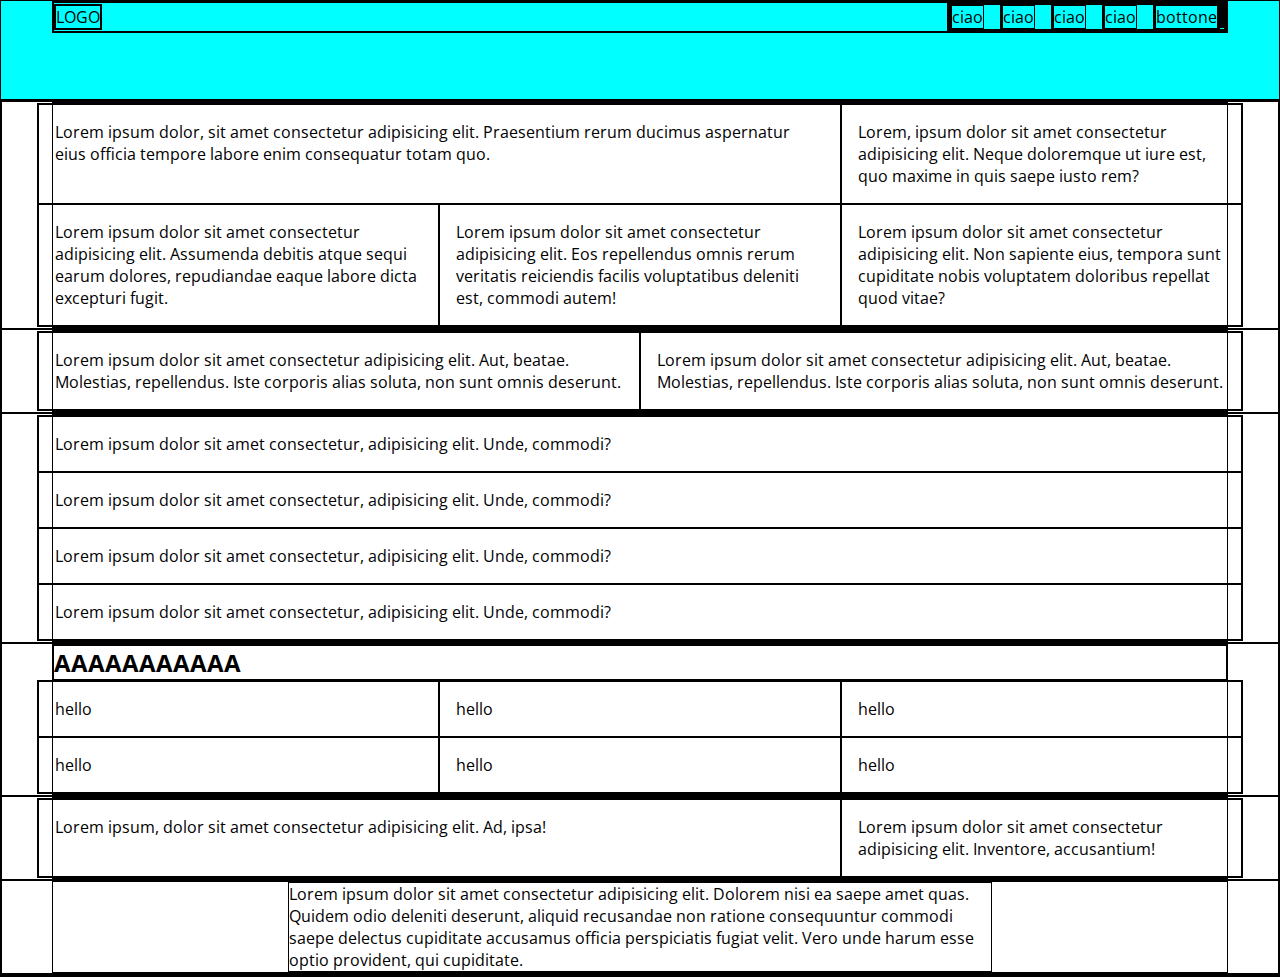
==== index.html @ bd837624 "add main sections structure" ====
<!DOCTYPE html>
<html lang="en">

<head>
    <meta charset="UTF-8">
    <meta name="viewport" content="width=device-width, initial-scale=1.0">
    <title>Responsive Layout</title>

    <link rel="stylesheet" href="./assets/css/style.css">

    <link rel="preconnect" href="https://fonts.googleapis.com">
    <link rel="preconnect" href="https://fonts.gstatic.com" crossorigin>
    <link href="https://fonts.googleapis.com/css2?family=Open+Sans:wght@400;500;600;700;800&display=swap"
        rel="stylesheet">

    <link rel="stylesheet" href="https://cdnjs.cloudflare.com/ajax/libs/font-awesome/6.5.1/css/all.min.css"
        integrity="sha512-DTOQO9RWCH3ppGqcWaEA1BIZOC6xxalwEsw9c2QQeAIftl+Vegovlnee1c9QX4TctnWMn13TZye+giMm8e2LwA=="
        crossorigin="anonymous" referrerpolicy="no-referrer" />

</head>

<body class="debug">


    <!-- /#site_header -->
    <header id="site_header">

        <div class="container">
            <nav class="d-flex">
                <!-- left -->
                <div class="nav-left">
                    <div class="logo">LOGO</div>
                </div>

                <!-- right -->
                <div class="nav-right d-flex">
                    <!-- ul default:hidden -->
                    <ul class="list-inline">
                        <li><a href="#" class="link"></a>ciao</li>
                        <li><a href="#" class="link"></a>ciao</li>
                        <li><a href="#" class="link"></a>ciao</li>
                        <li><a href="#" class="link"></a>ciao</li>
                        <li><a href="#" class="btn"></a>bottone</li>
                    </ul>

                    <!-- menu: hidden in desktop -->
                    <div class="menu">
                        <a href="#">
                            <i class="fa-solid fa-bars"></i>
                        </a>
                    </div>
                </div>
            </nav>
        </div>

    </header>



    <!-- /#site_main -->
    <main id="site_main">

        <!-- /#demo -->
        <section id="demo">
            <div class="container">
                <div class="row">

                    <div class="col-12 col-sm-8">Lorem ipsum dolor, sit amet consectetur adipisicing elit. Praesentium rerum ducimus aspernatur eius officia tempore labore enim consequatur totam quo.</div>

                    <div class="col-12 col-sm-4">Lorem, ipsum dolor sit amet consectetur adipisicing elit. Neque doloremque ut iure est, quo maxime in quis saepe iusto rem?</div>

                    <div class="col-12 col-sm-4">Lorem ipsum dolor sit amet consectetur adipisicing elit. Assumenda debitis atque sequi earum dolores, repudiandae eaque labore dicta excepturi fugit.</div>

                    <div class="col-12 col-sm-4">Lorem ipsum dolor sit amet consectetur adipisicing elit. Eos repellendus omnis rerum veritatis reiciendis facilis voluptatibus deleniti est, commodi autem!</div>

                    <div class="col-12 col-sm-4">Lorem ipsum dolor sit amet consectetur adipisicing elit. Non sapiente eius, tempora sunt cupiditate nobis voluptatem doloribus repellat quod vitae?</div>

                </div>
            </div>
        </section>


        <!-- /#strategy -->
        <section id="strategy">
            <div class="container">
                <div class="row">

                    <div class="col-12 col-lg-6">Lorem ipsum dolor sit amet consectetur adipisicing elit. Aut, beatae. Molestias, repellendus. Iste corporis alias soluta, non sunt omnis deserunt.</div>

                    <div class="col-12 col-lg-6">Lorem ipsum dolor sit amet consectetur adipisicing elit. Aut, beatae. Molestias, repellendus. Iste corporis alias soluta, non sunt omnis deserunt.</div>

                </div>
            </div>
        </section>


        <!-- /#testimonials -->
        <section id="testimonials">
            <div class="container">
                <div class="row">

                    <div class="col-12">Lorem ipsum dolor sit amet consectetur, adipisicing elit. Unde, commodi?</div>

                    <div class="col-12">Lorem ipsum dolor sit amet consectetur, adipisicing elit. Unde, commodi?</div>

                    <div class="col-12">Lorem ipsum dolor sit amet consectetur, adipisicing elit. Unde, commodi?</div>

                    <div class="col-12">Lorem ipsum dolor sit amet consectetur, adipisicing elit. Unde, commodi?</div>
                </div>
            </div>
        </section>


        <!-- /#benefits -->
        <section id="benefits">
            <div class="container">

                <h2>AAAAAAAAAAA</h2>
                
                <div class="row">

                    <div class="col-12 col-sm-6 col-lg-4">hello</div>

                    <div class="col-12 col-sm-6 col-lg-4">hello</div>

                    <div class="col-12 col-sm-6 col-lg-4">hello</div>

                    <div class="col-12 col-sm-6 col-lg-4">hello</div>

                    <div class="col-12 col-sm-6 col-lg-4">hello</div>

                    <div class="col-12 col-sm-6 col-lg-4">hello</div>

                </div>

            </div>
        </section>


        <!-- /#about-us -->
        <section id="about-us">
            <div class="container">
                <div class="row">

                    <div class="col-12 col-sm-8">Lorem ipsum, dolor sit amet consectetur adipisicing elit. Ad, ipsa!</div>

                    <div class="col-12 col-sm-4">Lorem ipsum dolor sit amet consectetur adipisicing elit. Inventore, accusantium!</div>

                </div>
            </div>
        </section>


        <!-- /#free-beta -->
        <section id="free-beta">
            <div class="container">
                <div class="container-small d-flex">
                    Lorem ipsum dolor sit amet consectetur adipisicing elit. Dolorem nisi ea saepe amet quas. Quidem odio deleniti deserunt, aliquid recusandae non ratione consequuntur commodi saepe delectus cupiditate accusamus officia perspiciatis fugiat velit. Vero unde harum esse optio provident, qui cupiditate.
                </div>
            </div>
        </section>


    </main>



    <!-- /#site_footer -->
    <footer id="site_footer"></footer>



</body>

</html>
---- assets/css/style.css ----
/* #region reset */

*{
    box-sizing: border-box;
    padding: 0;
    margin: 0;
}


/* #endregion reset */

/* #region color palette */

:root{
    --bool-primary: rgba(151, 146, 228, 1);
    --bool-secondary: rgba(0, 132, 253, 1);
    --bool-secondary-light: rgba(181, 221, 255, 1);
    --bool-accent: rgba(253, 193, 95, 1);
    --bool-lighter: rgba(255, 255, 255, 1);
    --bool-dark: rgba(51, 51, 51, 1);
}


/* #endregion color palette */


/* #region debug */

.debug #site_header{
    height: 100px;
    background-color: aqua;
}

.debug *{
    border: 1px solid black;
}


/* #region common rules */

body{
    font-family: 'Open Sans', sans-serif;
}

.container{
    width: 95%;
    margin: auto;
    max-width: 744px;
}

.container-small{
    width: 100%;
}

.list-inline{
    list-style: none;
    gap: 1rem;
    display: none;
}

.row{
    display: flex;
    flex-wrap: wrap;
    margin: 0 -1rem;
}

[class^="col-"]{
    padding: 1rem;
}


/* #region utility */

.d-flex{
    display: flex;
}

.col-12{
    width: 100%;
}

.col-8{
    width: calc((100% / 12) * 8);
}

.col-6{
    width: 50%;
}

.col-4{
    width: calc((100% / 12) * 4);
}


/* #region header */

nav{
    justify-content: space-between;
    align-items: center;
}




/* #region media query */

@media screen and (min-width: 768px) {

    .container{
        max-width: 968px;
    }

    .col-sm-8{
        width: calc((100% / 12) * 8);
    }

    .col-sm-6{
        width: 50%;
    }

    .col-sm-4{
        width: calc((100% / 12) * 4);
    }

    .container-small{
        width: 80%;
        margin: auto;
    }
}


@media screen and (min-width: 992px) {
    
    .list-inline{
        display: flex;
    }

    .container{
        max-width: 1176px;
    }

    .col-lg-6{
        width: 50%;
    }

    .col-lg-4{
        width: calc((100% / 12) * 4);
    }

    .container-small{
        width: 60%;
    }

}
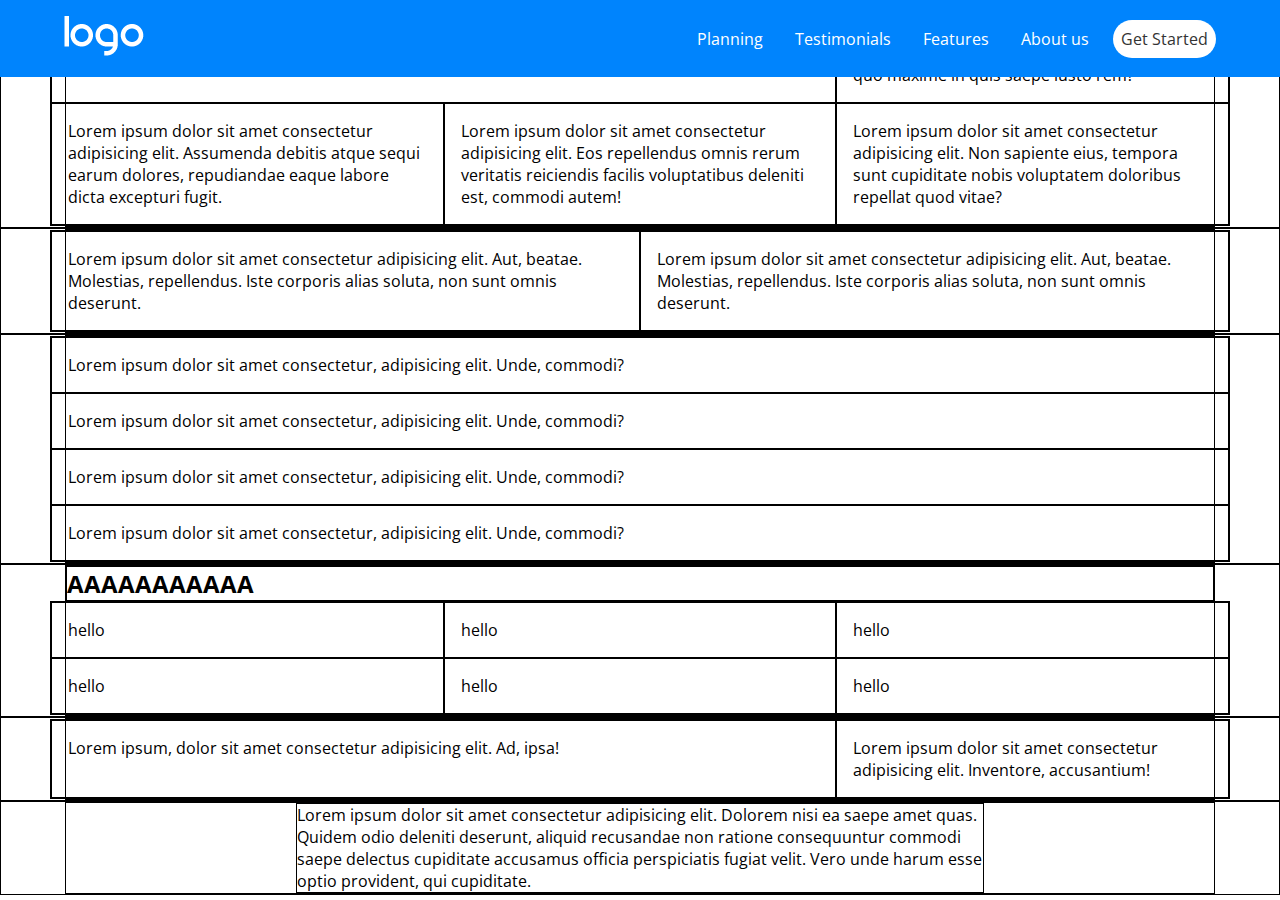
==== commit 2f516546: "edit header" ====
--- a/index.html
+++ b/index.html
@@ -29,18 +29,20 @@
             <nav class="d-flex">
                 <!-- left -->
                 <div class="nav-left">
-                    <div class="logo">LOGO</div>
+                    <div class="logo">
+                        <img src="./assets/img/logo.png" alt="">
+                    </div>
                 </div>
 
                 <!-- right -->
                 <div class="nav-right d-flex">
                     <!-- ul default:hidden -->
                     <ul class="list-inline">
-                        <li><a href="#" class="link"></a>ciao</li>
-                        <li><a href="#" class="link"></a>ciao</li>
-                        <li><a href="#" class="link"></a>ciao</li>
-                        <li><a href="#" class="link"></a>ciao</li>
-                        <li><a href="#" class="btn"></a>bottone</li>
+                        <li><a href="#strategy" class="link">Planning</a></li>
+                        <li><a href="#testimonials" class="link">Testimonials</a></li>
+                        <li><a href="#benefits" class="link">Features</a></li>
+                        <li><a href="#about-us" class="link">About us</a></li>
+                        <li><a href="#" class="btn">Get Started</a></li>
                     </ul>
 
                     <!-- menu: hidden in desktop -->
--- a/assets/css/style.css
+++ b/assets/css/style.css
@@ -26,14 +26,18 @@
 
 /* #region debug */
 
-.debug #site_header{
+/* .debug #site_header{
     height: 100px;
     background-color: aqua;
-}
-
-.debug *{
+} */
+
+.debug #site_main *{
     border: 1px solid black;
 }
+
+
+
+/* #endregion debug */
 
 
 /* #region common rules */
@@ -43,7 +47,7 @@
 }
 
 .container{
-    width: 95%;
+    width: 90%;
     margin: auto;
     max-width: 744px;
 }
@@ -56,6 +60,22 @@
     list-style: none;
     gap: 1rem;
     display: none;
+    align-items: center;
+
+    & .link{
+        color: var(--bool-lighter);
+        text-decoration: none;
+    }
+
+    & a{
+        padding: 0.5rem;
+    }
+}
+
+.btn{
+    display: inline-block;    
+    text-decoration: none;
+    border-radius: 2.5rem;
 }
 
 .row{
@@ -69,6 +89,10 @@
 }
 
 
+
+/* #endregion common rules */
+
+
 /* #region utility */
 
 .d-flex{
@@ -92,14 +116,37 @@
 }
 
 
+
+
+/* #endregion utility */
+
 /* #region header */
+
+#site_header{
+    background-color: var(--bool-secondary);
+    position: fixed;
+    top: 0;
+    width: 100%;
+    z-index: 10;
+}
 
 nav{
     justify-content: space-between;
     align-items: center;
-}
-
-
+    padding: 1rem 0;
+}
+
+.nav-right i{
+    color: var(--bool-lighter);
+    font-size: 1.3rem;
+}
+
+.btn{
+    background-color: var(--bool-lighter);
+    color: var(--bool-dark);
+}
+
+/* #endregion header */
 
 
 /* #region media query */
@@ -135,6 +182,10 @@
         display: flex;
     }
 
+    .menu{
+        display: none;
+    }
+
     .container{
         max-width: 1176px;
     }
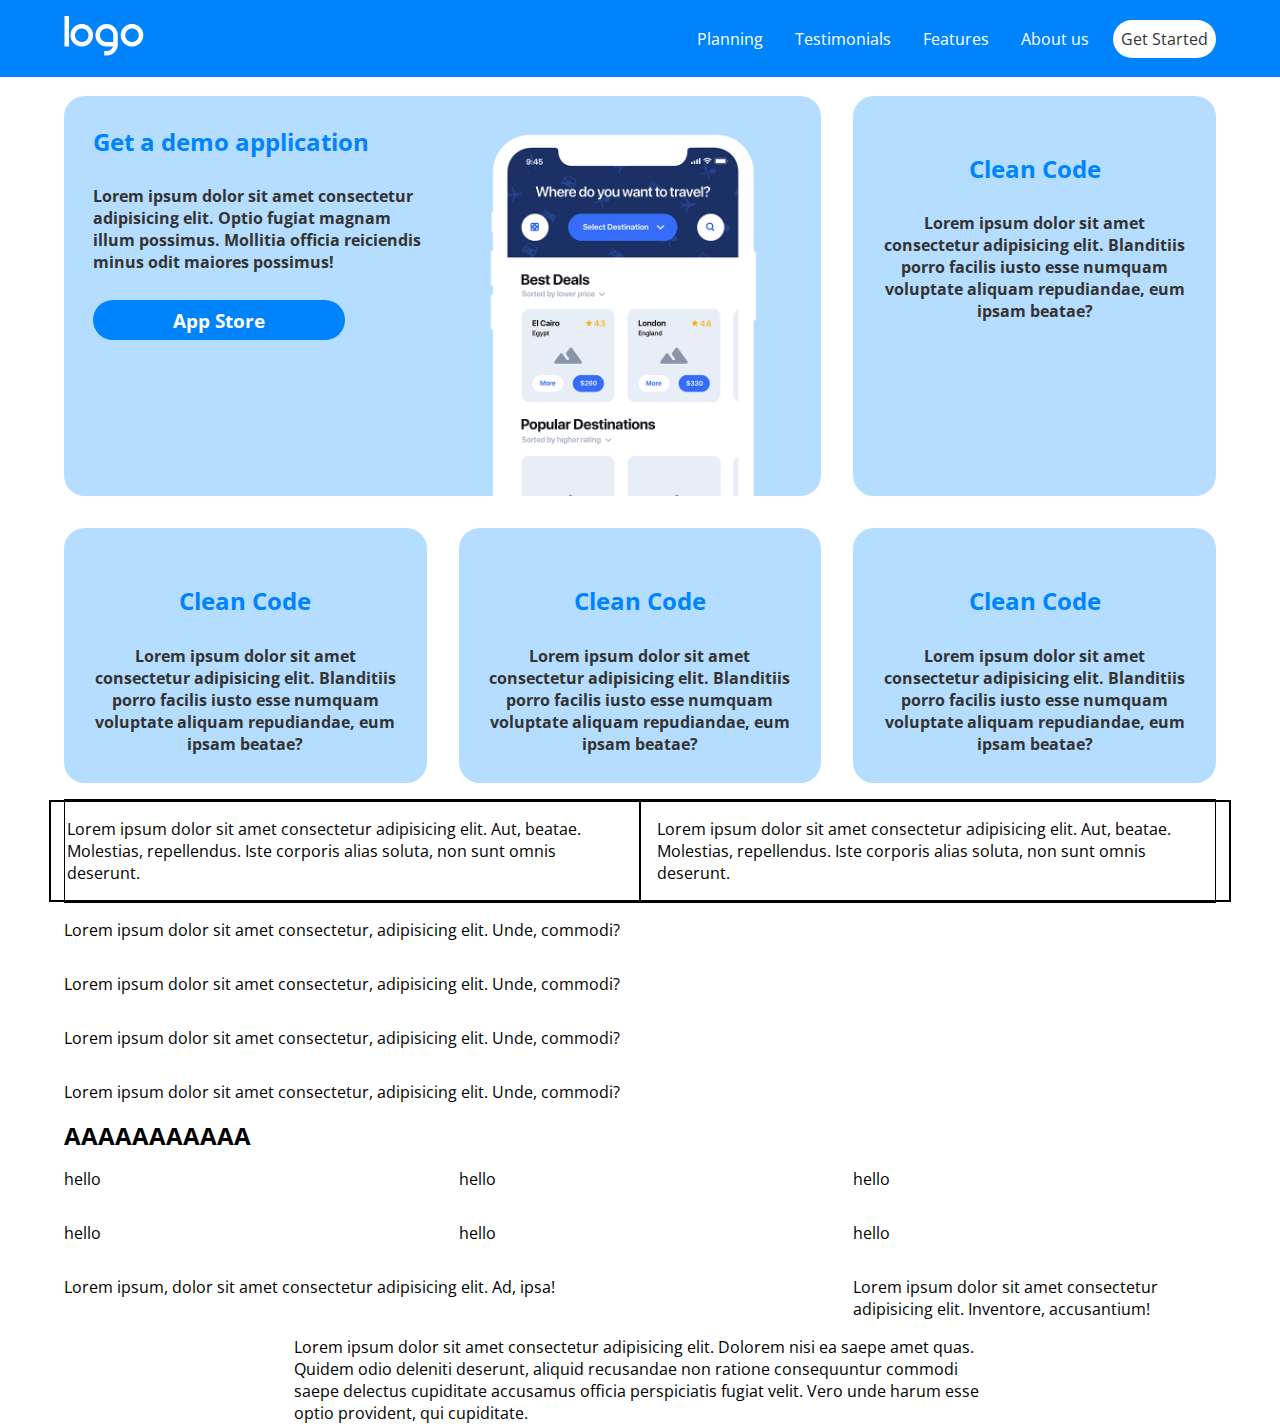
==== commit 4bff7198: "edit demo section" ====
--- a/index.html
+++ b/index.html
@@ -67,15 +67,103 @@
             <div class="container">
                 <div class="row">
 
-                    <div class="col-12 col-sm-8">Lorem ipsum dolor, sit amet consectetur adipisicing elit. Praesentium rerum ducimus aspernatur eius officia tempore labore enim consequatur totam quo.</div>
-
-                    <div class="col-12 col-sm-4">Lorem, ipsum dolor sit amet consectetur adipisicing elit. Neque doloremque ut iure est, quo maxime in quis saepe iusto rem?</div>
-
-                    <div class="col-12 col-sm-4">Lorem ipsum dolor sit amet consectetur adipisicing elit. Assumenda debitis atque sequi earum dolores, repudiandae eaque labore dicta excepturi fugit.</div>
-
-                    <div class="col-12 col-sm-4">Lorem ipsum dolor sit amet consectetur adipisicing elit. Eos repellendus omnis rerum veritatis reiciendis facilis voluptatibus deleniti est, commodi autem!</div>
-
-                    <div class="col-12 col-sm-4">Lorem ipsum dolor sit amet consectetur adipisicing elit. Non sapiente eius, tempora sunt cupiditate nobis voluptatem doloribus repellat quod vitae?</div>
+                    <div class="col-12 col-sm-8">
+
+                        <!-- card 1 -->
+                        <div class="card d-flex">
+                            <div class="top-card d-flex col-12 col-lg-6">
+                                <h2>Get a demo application</h2>
+
+                                <div class="text">
+                                    Lorem ipsum dolor sit amet consectetur adipisicing elit. Optio fugiat magnam illum
+                                    possimus. Mollitia officia reiciendis minus odit maiores possimus!
+                                </div>
+
+                                <a href="#" class="btn">
+                                    <i class="fa-brands fa-apple"></i>
+                                    <span>App Store</span>
+                                </a>
+                            </div>
+
+                            <div class="bottom-card image col-12 col-lg-6">
+                                <img src="./assets/img/phone.png" alt="">
+                            </div>
+
+                        </div>
+                    </div>
+
+                    <div class="col-12 col-sm-4">
+
+                        <!-- card 2 -->
+                        <div class="card d-flex little">
+
+                            <div class="top-card d-flex">
+                                <i class="fa-solid fa-file-code"></i>
+                                <h2>Clean Code</h2>
+                            </div>
+
+                            <div class="bottom-card">
+                                <div class="text">
+                                    Lorem ipsum dolor sit amet consectetur adipisicing elit. Blanditiis porro facilis iusto esse numquam voluptate aliquam repudiandae, eum ipsam beatae?
+                                </div>
+                            </div>
+
+                        </div>
+                    </div>
+
+                    <div class="col-12 col-sm-4">
+                        <!-- card 3 -->
+                        <div class="card d-flex little">
+
+                            <div class="top-card d-flex">
+                                <i class="fa-solid fa-compass-drafting"></i>
+                                <h2>Clean Code</h2>
+                            </div>
+
+                            <div class="bottom-card">
+                                <div class="text">
+                                    Lorem ipsum dolor sit amet consectetur adipisicing elit. Blanditiis porro facilis iusto esse numquam voluptate aliquam repudiandae, eum ipsam beatae?
+                                </div>
+                            </div>
+
+                        </div>
+                    </div>
+
+                    <div class="col-12 col-sm-4">
+                        <!-- card 4 -->
+                        <div class="card d-flex little">
+
+                            <div class="top-card d-flex">
+                                <i class="fa-solid fa-laptop-code"></i>
+                                <h2>Clean Code</h2>
+                            </div>
+
+                            <div class="bottom-card">
+                                <div class="text">
+                                    Lorem ipsum dolor sit amet consectetur adipisicing elit. Blanditiis porro facilis iusto esse numquam voluptate aliquam repudiandae, eum ipsam beatae?
+                                </div>
+                            </div>
+
+                        </div>
+                    </div>
+
+                    <div class="col-12 col-sm-4">
+                        <!-- card 5 -->
+                        <div class="card d-flex little">
+
+                            <div class="top-card d-flex">
+                                <i class="fa-solid fa-bullhorn"></i>
+                                <h2>Clean Code</h2>
+                            </div>
+
+                            <div class="bottom-card">
+                                <div class="text">
+                                    Lorem ipsum dolor sit amet consectetur adipisicing elit. Blanditiis porro facilis iusto esse numquam voluptate aliquam repudiandae, eum ipsam beatae?
+                                </div>
+                            </div>
+
+                        </div>
+                    </div>
 
                 </div>
             </div>
@@ -87,9 +175,11 @@
             <div class="container">
                 <div class="row">
 
-                    <div class="col-12 col-lg-6">Lorem ipsum dolor sit amet consectetur adipisicing elit. Aut, beatae. Molestias, repellendus. Iste corporis alias soluta, non sunt omnis deserunt.</div>
-
-                    <div class="col-12 col-lg-6">Lorem ipsum dolor sit amet consectetur adipisicing elit. Aut, beatae. Molestias, repellendus. Iste corporis alias soluta, non sunt omnis deserunt.</div>
+                    <div class="col-12 col-lg-6">Lorem ipsum dolor sit amet consectetur adipisicing elit. Aut, beatae.
+                        Molestias, repellendus. Iste corporis alias soluta, non sunt omnis deserunt.</div>
+
+                    <div class="col-12 col-lg-6">Lorem ipsum dolor sit amet consectetur adipisicing elit. Aut, beatae.
+                        Molestias, repellendus. Iste corporis alias soluta, non sunt omnis deserunt.</div>
 
                 </div>
             </div>
@@ -118,7 +208,7 @@
             <div class="container">
 
                 <h2>AAAAAAAAAAA</h2>
-                
+
                 <div class="row">
 
                     <div class="col-12 col-sm-6 col-lg-4">hello</div>
@@ -144,9 +234,11 @@
             <div class="container">
                 <div class="row">
 
-                    <div class="col-12 col-sm-8">Lorem ipsum, dolor sit amet consectetur adipisicing elit. Ad, ipsa!</div>
-
-                    <div class="col-12 col-sm-4">Lorem ipsum dolor sit amet consectetur adipisicing elit. Inventore, accusantium!</div>
+                    <div class="col-12 col-sm-8">Lorem ipsum, dolor sit amet consectetur adipisicing elit. Ad, ipsa!
+                    </div>
+
+                    <div class="col-12 col-sm-4">Lorem ipsum dolor sit amet consectetur adipisicing elit. Inventore,
+                        accusantium!</div>
 
                 </div>
             </div>
@@ -157,7 +249,10 @@
         <section id="free-beta">
             <div class="container">
                 <div class="container-small d-flex">
-                    Lorem ipsum dolor sit amet consectetur adipisicing elit. Dolorem nisi ea saepe amet quas. Quidem odio deleniti deserunt, aliquid recusandae non ratione consequuntur commodi saepe delectus cupiditate accusamus officia perspiciatis fugiat velit. Vero unde harum esse optio provident, qui cupiditate.
+                    Lorem ipsum dolor sit amet consectetur adipisicing elit. Dolorem nisi ea saepe amet quas. Quidem
+                    odio deleniti deserunt, aliquid recusandae non ratione consequuntur commodi saepe delectus
+                    cupiditate accusamus officia perspiciatis fugiat velit. Vero unde harum esse optio provident, qui
+                    cupiditate.
                 </div>
             </div>
         </section>
--- a/assets/css/style.css
+++ b/assets/css/style.css
@@ -31,7 +31,11 @@
     background-color: aqua;
 } */
 
-.debug #site_main *{
+/* .debug #demo *{
+    border: 1px solid black;
+} */
+
+.debug #strategy *{
     border: 1px solid black;
 }
 
@@ -149,6 +153,76 @@
 /* #endregion header */
 
 
+/* #region demo */
+
+#demo{
+    background-color: var(--bool-lighter);
+    margin-top: 5rem;
+}
+
+.card{
+    background-color: var(--bool-secondary-light);
+    flex-wrap: wrap;
+    border-radius: 1.3rem;
+    padding: 1.8rem 1.8rem 0 1.8rem;
+    gap: 1.7rem;
+}
+
+.top-card{
+    flex-direction: column;
+    gap: 1.7rem;
+
+    & h2{
+        color: var(--bool-secondary);
+    }
+
+    .text{
+        font-weight: 700;
+        color: var(--bool-dark);
+    }
+
+    .btn{
+        width: 75%;
+        background-color: var(--bool-secondary);
+        color: var(--bool-lighter);
+        font-weight: 700;
+        font-size: 1.2rem;
+        padding: 0.4rem;
+        margin-bottom: 1rem;
+        text-align: center;
+    }
+
+}
+
+.little {
+    text-align: center;
+    flex-direction: column;
+    height: 100%;
+    padding-bottom: 1.8rem;
+
+    & i{
+    color: var(--bool-secondary);
+    font-size: 4.2rem;
+    }
+
+    .text{
+        font-weight: 700;
+        color: var(--bool-dark);
+    }
+}
+
+.bottom-card{
+
+    & img{
+        object-fit: contain;
+        height: 100%;
+        width: 100%;
+        margin-bottom: -0.5rem;;
+    }
+}
+
+/* #endregion demo */
+
 /* #region media query */
 
 @media screen and (min-width: 768px) {
@@ -202,4 +276,8 @@
         width: 60%;
     }
 
+    #demo .card{
+        flex-wrap: nowrap;
+    }
+
 }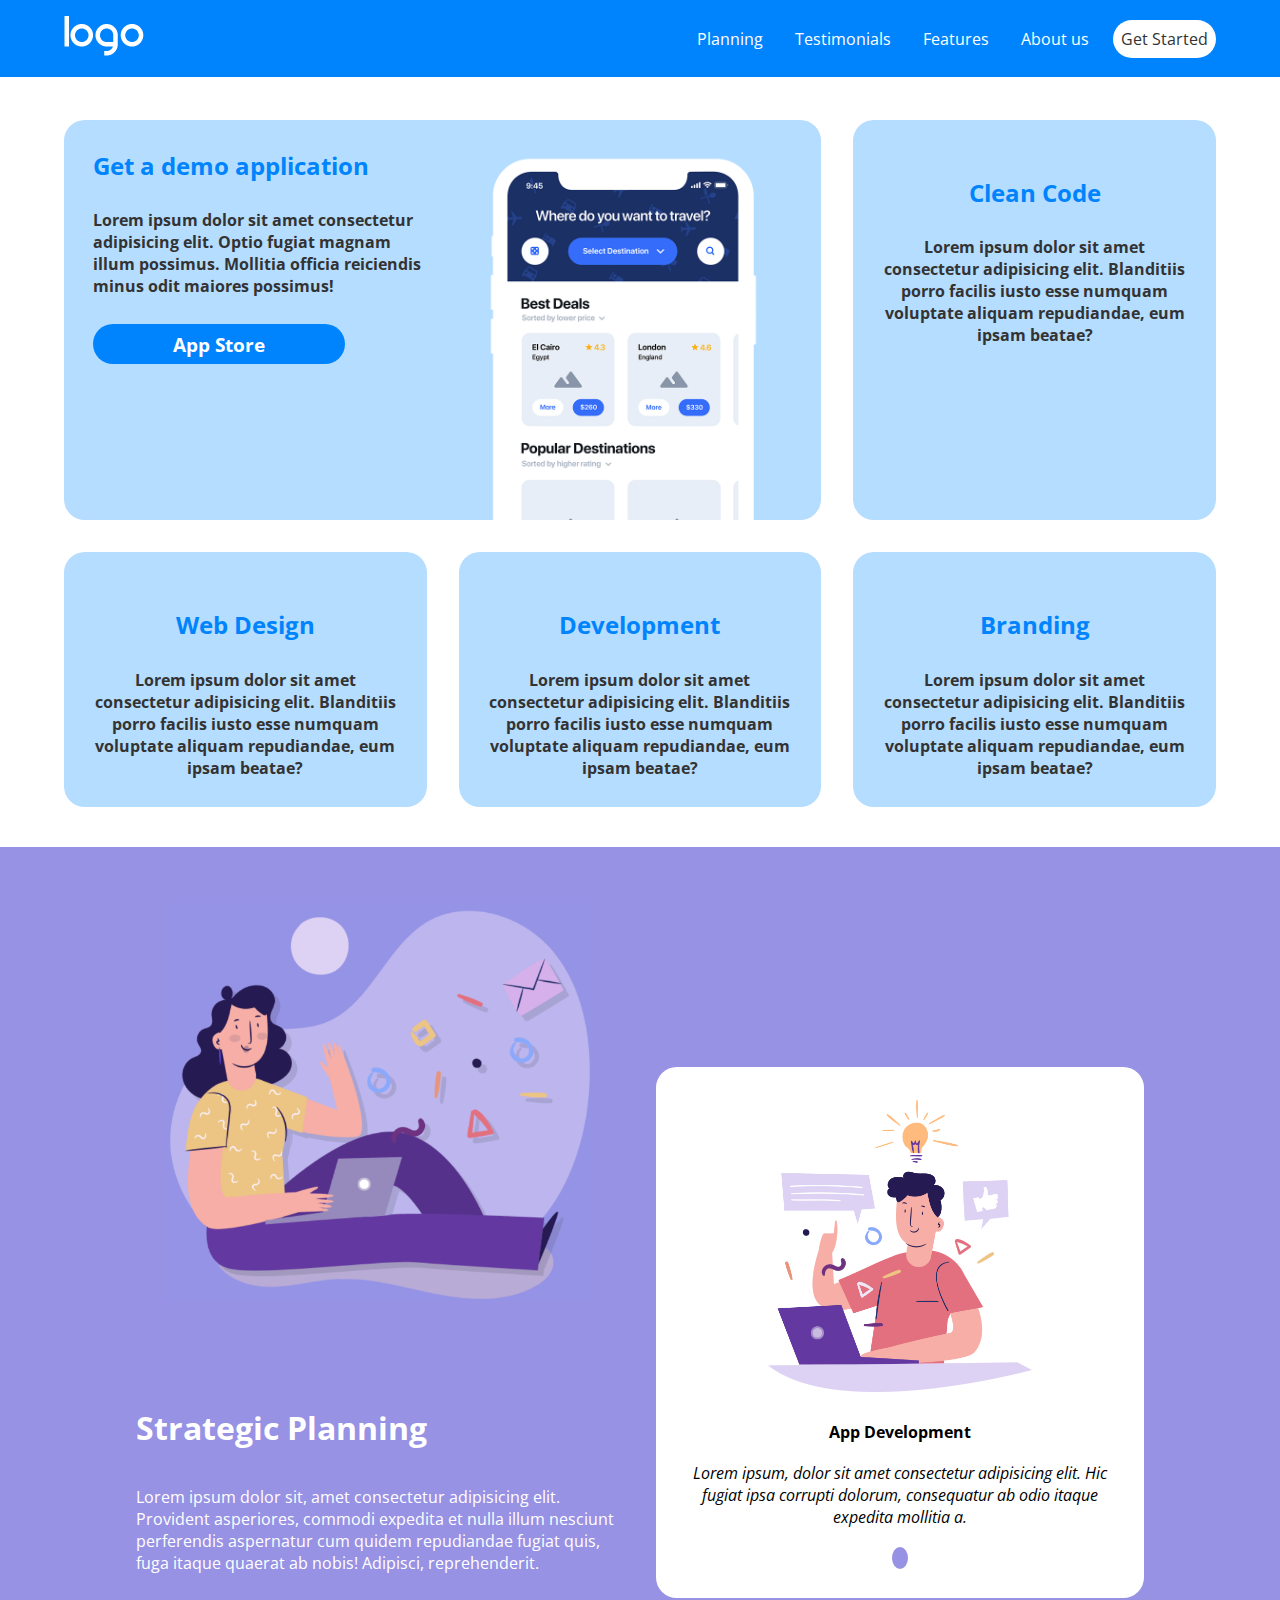
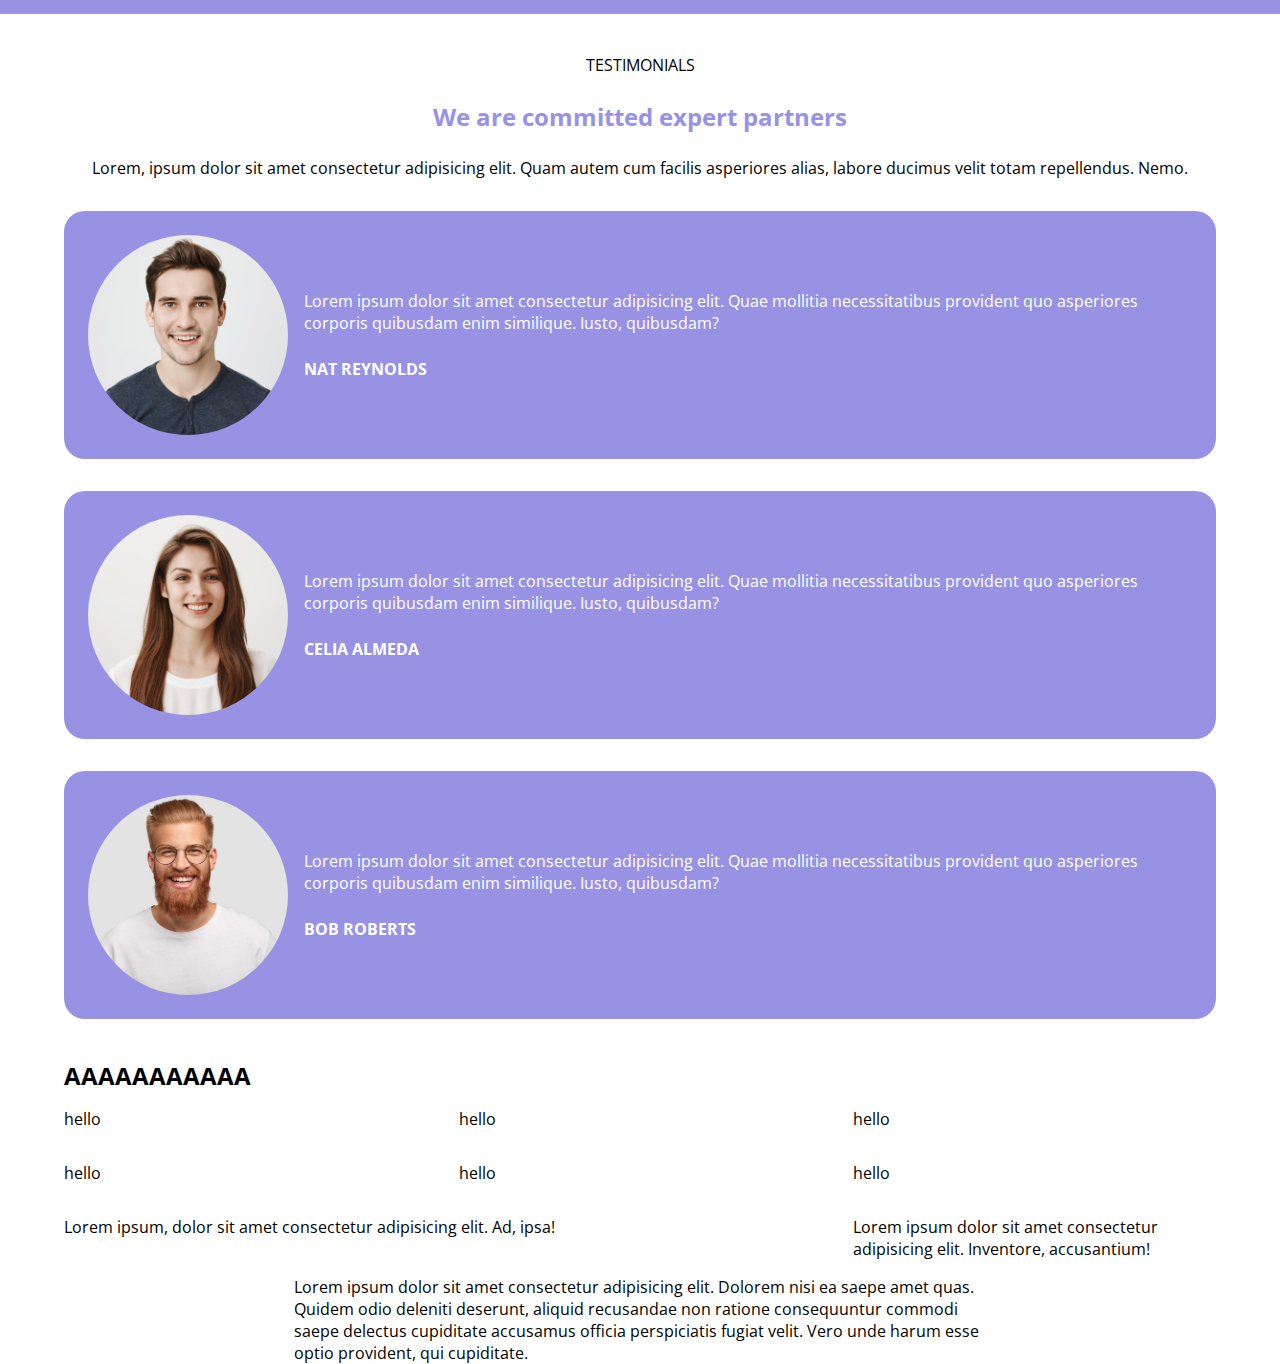
==== commit fe4032f0: "edit strategy+testimonials sections" ====
--- a/index.html
+++ b/index.html
@@ -92,7 +92,7 @@
                         </div>
                     </div>
 
-                    <div class="col-12 col-sm-4">
+                    <div class="col-12 col-sm-4 d-flex">
 
                         <!-- card 2 -->
                         <div class="card d-flex little">
@@ -104,7 +104,8 @@
 
                             <div class="bottom-card">
                                 <div class="text">
-                                    Lorem ipsum dolor sit amet consectetur adipisicing elit. Blanditiis porro facilis iusto esse numquam voluptate aliquam repudiandae, eum ipsam beatae?
+                                    Lorem ipsum dolor sit amet consectetur adipisicing elit. Blanditiis porro facilis
+                                    iusto esse numquam voluptate aliquam repudiandae, eum ipsam beatae?
                                 </div>
                             </div>
 
@@ -117,12 +118,13 @@
 
                             <div class="top-card d-flex">
                                 <i class="fa-solid fa-compass-drafting"></i>
-                                <h2>Clean Code</h2>
+                                <h2>Web Design</h2>
                             </div>
 
                             <div class="bottom-card">
                                 <div class="text">
-                                    Lorem ipsum dolor sit amet consectetur adipisicing elit. Blanditiis porro facilis iusto esse numquam voluptate aliquam repudiandae, eum ipsam beatae?
+                                    Lorem ipsum dolor sit amet consectetur adipisicing elit. Blanditiis porro facilis
+                                    iusto esse numquam voluptate aliquam repudiandae, eum ipsam beatae?
                                 </div>
                             </div>
 
@@ -135,12 +137,13 @@
 
                             <div class="top-card d-flex">
                                 <i class="fa-solid fa-laptop-code"></i>
-                                <h2>Clean Code</h2>
+                                <h2>Development</h2>
                             </div>
 
                             <div class="bottom-card">
                                 <div class="text">
-                                    Lorem ipsum dolor sit amet consectetur adipisicing elit. Blanditiis porro facilis iusto esse numquam voluptate aliquam repudiandae, eum ipsam beatae?
+                                    Lorem ipsum dolor sit amet consectetur adipisicing elit. Blanditiis porro facilis
+                                    iusto esse numquam voluptate aliquam repudiandae, eum ipsam beatae?
                                 </div>
                             </div>
 
@@ -153,12 +156,13 @@
 
                             <div class="top-card d-flex">
                                 <i class="fa-solid fa-bullhorn"></i>
-                                <h2>Clean Code</h2>
+                                <h2>Branding</h2>
                             </div>
 
                             <div class="bottom-card">
                                 <div class="text">
-                                    Lorem ipsum dolor sit amet consectetur adipisicing elit. Blanditiis porro facilis iusto esse numquam voluptate aliquam repudiandae, eum ipsam beatae?
+                                    Lorem ipsum dolor sit amet consectetur adipisicing elit. Blanditiis porro facilis
+                                    iusto esse numquam voluptate aliquam repudiandae, eum ipsam beatae?
                                 </div>
                             </div>
 
@@ -175,11 +179,49 @@
             <div class="container">
                 <div class="row">
 
-                    <div class="col-12 col-lg-6">Lorem ipsum dolor sit amet consectetur adipisicing elit. Aut, beatae.
-                        Molestias, repellendus. Iste corporis alias soluta, non sunt omnis deserunt.</div>
-
-                    <div class="col-12 col-lg-6">Lorem ipsum dolor sit amet consectetur adipisicing elit. Aut, beatae.
-                        Molestias, repellendus. Iste corporis alias soluta, non sunt omnis deserunt.</div>
+                    <div class="col-12 col-lg-6">
+
+                        <!-- planning -->
+                        <div class="planning d-flex">
+
+                            <div class="image">
+                                <img src="./assets/img/planning1.png" alt="">
+                            </div>
+
+                            <h2>Strategic Planning</h2>
+
+                            <div class="text">
+                                Lorem ipsum dolor sit, amet consectetur adipisicing elit. Provident asperiores, commodi
+                                expedita et nulla illum nesciunt perferendis aspernatur cum quidem repudiandae fugiat
+                                quis, fuga itaque quaerat ab nobis! Adipisci, reprehenderit.
+                            </div>
+
+                        </div>
+
+
+                    </div>
+
+                    <div class="col-12 col-lg-6">
+
+                        <!-- development -->
+                        <div class="development d-flex">
+
+                            <div class="image">
+                                <img src="./assets/img/planning2.png" alt="">
+                            </div>
+
+                            <h4>App Development</h4>
+
+                            <p><em>Lorem ipsum, dolor sit amet consectetur adipisicing elit. Hic fugiat ipsa corrupti
+                                    dolorum, consequatur ab odio itaque expedita mollitia a.</em></p>
+
+                            <a href="#" class="btn">
+                                <i class="fa-solid fa-arrow-down-long"></i>
+                            </a>
+
+
+                        </div>
+                    </div>
 
                 </div>
             </div>
@@ -191,13 +233,97 @@
             <div class="container">
                 <div class="row">
 
-                    <div class="col-12">Lorem ipsum dolor sit amet consectetur, adipisicing elit. Unde, commodi?</div>
-
-                    <div class="col-12">Lorem ipsum dolor sit amet consectetur, adipisicing elit. Unde, commodi?</div>
-
-                    <div class="col-12">Lorem ipsum dolor sit amet consectetur, adipisicing elit. Unde, commodi?</div>
-
-                    <div class="col-12">Lorem ipsum dolor sit amet consectetur, adipisicing elit. Unde, commodi?</div>
+                    <div class="col-12">
+
+                        <!-- title+text -->
+                        <div class="title d-flex">
+                            <span>TESTIMONIALS</span>
+                            <h2>We are committed expert partners</h2>
+                            <p>Lorem, ipsum dolor sit amet consectetur adipisicing elit. Quam autem cum facilis
+                                asperiores alias, labore ducimus velit totam repellendus. Nemo.</p>
+                        </div>
+
+                    </div>
+
+                    <div class="col-12">
+
+                        <!-- testimonial card1 -->
+                        <div class="testimonial-card d-flex">
+
+                            <div class="image">
+                                <img src="./assets/img/testimonial1.jpg" alt="">
+                            </div>
+
+                            <div class="text d-flex">
+
+                                <blockquote>
+                                    <i class="fa-solid fa-quote-left"></i>
+                                    Lorem ipsum dolor sit amet consectetur adipisicing elit. Quae mollitia
+                                    necessitatibus
+                                    provident quo asperiores corporis quibusdam enim similique. Iusto, quibusdam?
+                                    <i class="fa-solid fa-quote-right"></i>
+                                </blockquote>
+
+                                <span><strong>NAT REYNOLDS</strong></span>
+                            </div>
+
+
+                        </div>
+
+                    </div>
+
+                    <div class="col-12">
+
+                        <!-- testimonial card2 -->
+                        <div class="testimonial-card d-flex">
+
+                            <div class="image">
+                                <img src="./assets/img/testimonial2.jpg" alt="">
+                            </div>
+
+                            <div class="text d-flex">
+
+                                <blockquote>
+                                    <i class="fa-solid fa-quote-left"></i>
+                                    Lorem ipsum dolor sit amet consectetur adipisicing elit. Quae mollitia
+                                    necessitatibus
+                                    provident quo asperiores corporis quibusdam enim similique. Iusto, quibusdam?
+                                    <i class="fa-solid fa-quote-right"></i>
+                                </blockquote>
+
+                                <span><strong>CELIA ALMEDA</strong></span>
+                            </div>
+
+
+                        </div>
+
+                    </div>
+
+                    <div class="col-12">
+
+                        <!-- testimonial card3 -->
+                        <div class="testimonial-card d-flex">
+
+                            <div class="image">
+                                <img src="./assets/img/testimonial3.jpg" alt="">
+                            </div>
+
+                            <div class="text d-flex">
+                                <blockquote>
+                                    <i class="fa-solid fa-quote-left"></i>
+                                    Lorem ipsum dolor sit amet consectetur adipisicing elit. Quae mollitia
+                                    necessitatibus provident quo asperiores corporis quibusdam enim similique. Iusto,
+                                    quibusdam?
+                                    <i class="fa-solid fa-quote-right"></i>
+                                </blockquote>
+
+                                <span><strong>BOB ROBERTS</strong></span>
+                            </div>
+
+
+                        </div>
+
+                    </div>
                 </div>
             </div>
         </section>
--- a/assets/css/style.css
+++ b/assets/css/style.css
@@ -35,9 +35,9 @@
     border: 1px solid black;
 } */
 
-.debug #strategy *{
+/* .debug #strategy *{
     border: 1px solid black;
-}
+} */
 
 
 
@@ -158,9 +158,10 @@
 #demo{
     background-color: var(--bool-lighter);
     margin-top: 5rem;
-}
-
-.card{
+    padding: 1.5rem 0;
+}
+
+#demo .card{
     background-color: var(--bool-secondary-light);
     flex-wrap: wrap;
     border-radius: 1.3rem;
@@ -168,7 +169,7 @@
     gap: 1.7rem;
 }
 
-.top-card{
+#demo .top-card{
     flex-direction: column;
     gap: 1.7rem;
 
@@ -194,10 +195,9 @@
 
 }
 
-.little {
+#demo .little {
     text-align: center;
     flex-direction: column;
-    height: 100%;
     padding-bottom: 1.8rem;
 
     & i{
@@ -211,7 +211,7 @@
     }
 }
 
-.bottom-card{
+#demo .bottom-card{
 
     & img{
         object-fit: contain;
@@ -223,6 +223,104 @@
 
 /* #endregion demo */
 
+
+/* #region strategy */
+
+#strategy{
+    background-color: var(--bool-primary);
+    padding: 1.5rem 0;
+}
+
+#strategy img{
+    width: 100%;
+    height: 100%;
+    object-fit: contain;
+}
+
+.planning, .development{
+    flex-direction: column;
+}
+
+.planning{
+    color: var(--bool-lighter);
+    gap: 2.3rem;
+    padding: 1.5rem 0;
+
+    & h2{
+        font-size: 2rem;
+    }
+}
+
+.development{
+    background-color: var(--bool-lighter);
+    border-radius: 1.3rem;
+    padding: 1.8rem;
+    text-align: center;
+    gap: 1.2rem;
+
+    & .btn{
+        border-radius: 50%;
+        background-color: var(--bool-primary);
+        margin: auto;
+
+        & i{
+            padding: 0.5rem;
+        }        
+    }
+}
+
+/* #endregion strategy */
+
+
+/* #region testimonials */
+
+#testimonials{
+    background-color: var(--bool-lighter);
+    padding: 1.5rem 0;
+}
+
+.title{
+    flex-direction: column;
+    gap: 1.5rem;
+    text-align: center;
+
+    & h2{
+        color: var(--bool-primary);
+    }
+}
+
+.testimonial-card{
+    flex-direction: column;
+    gap: 1rem;
+    background-color: var(--bool-primary);
+    padding: 1.5rem;
+    border-radius: 1.3rem;
+    text-align: center;
+    color: var(--bool-lighter);
+
+    .image{
+        width: 200px;
+        height: 200px;
+        margin: auto;
+    }
+
+    & img{
+        height: 100%;
+        object-fit: cover;
+        aspect-ratio: 1/1;
+        border-radius: 50%;
+    }
+
+    .text{
+        flex-direction: column;
+        gap: 1.5rem;
+    }
+}
+
+/* #endregion testimonials */
+
+
+
 /* #region media query */
 
 @media screen and (min-width: 768px) {
@@ -247,6 +345,13 @@
         width: 80%;
         margin: auto;
     }
+
+    .testimonial-card{
+        flex-direction: row;
+        align-items: center;
+        text-align: left;
+    }
+
 }
 
 
@@ -280,4 +385,25 @@
         flex-wrap: nowrap;
     }
 
+    #strategy{
+        padding: 0 5rem;
+    }
+
+    .development{
+        align-self: ;        
+    
+        & .image{
+            width: 70%;
+            margin: auto;
+        }
+    }
+
+    .planning img{
+            padding: 1rem 2rem 4rem 2rem;
+        }
+    
+    .col-lg-6:has(.development){
+        align-self: end;
+    }
+
 }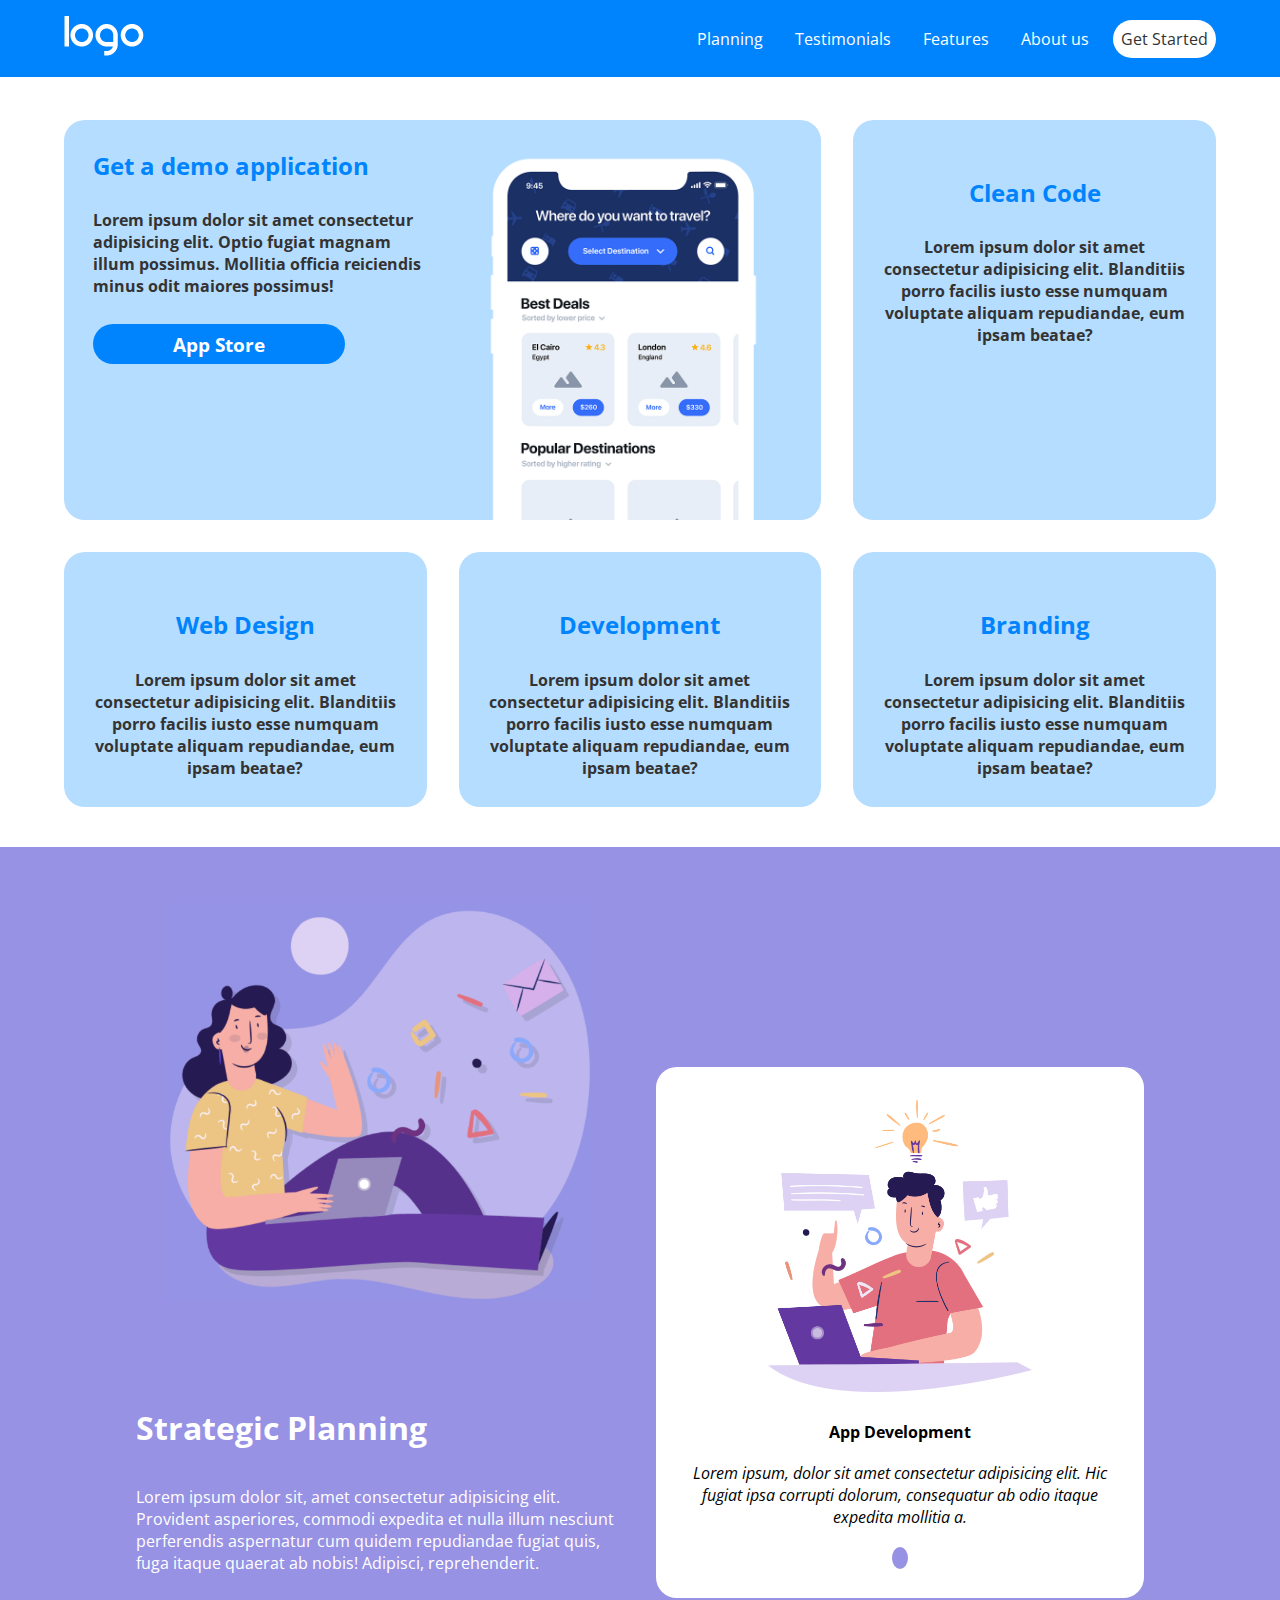
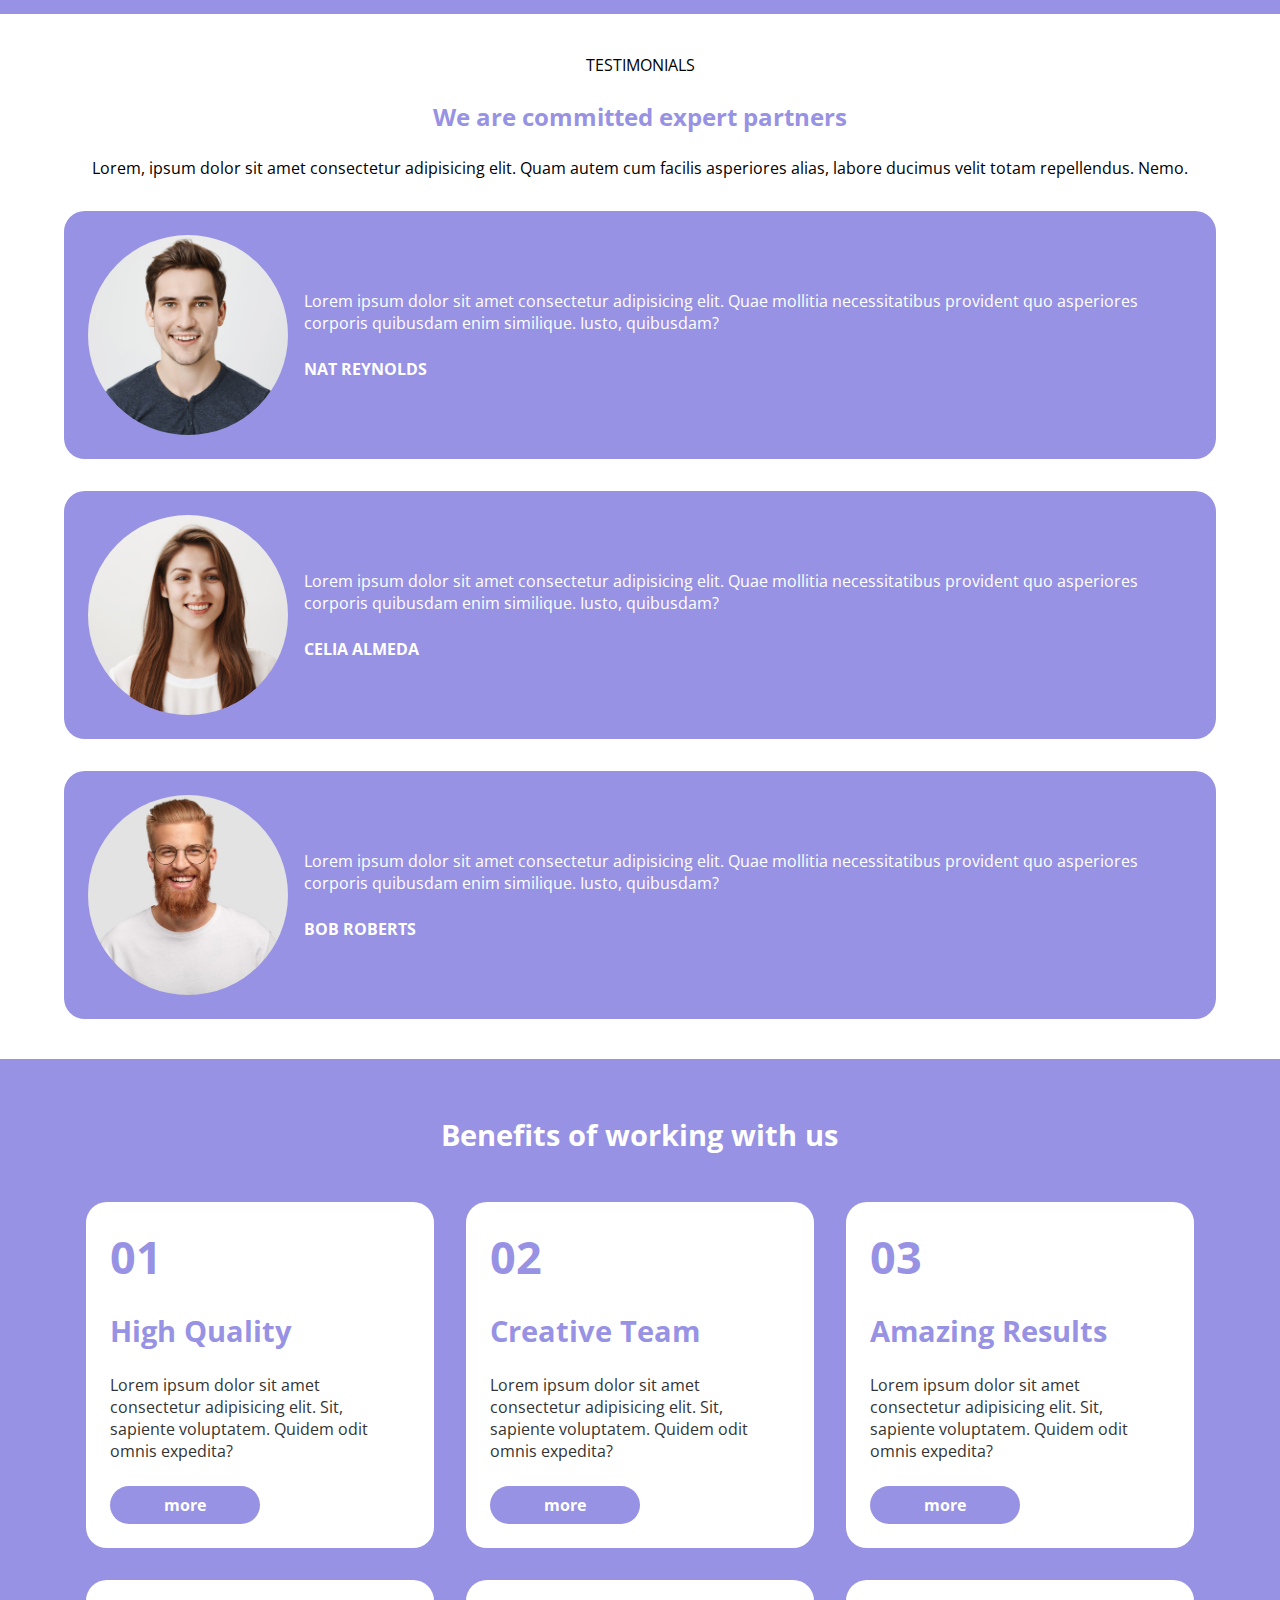
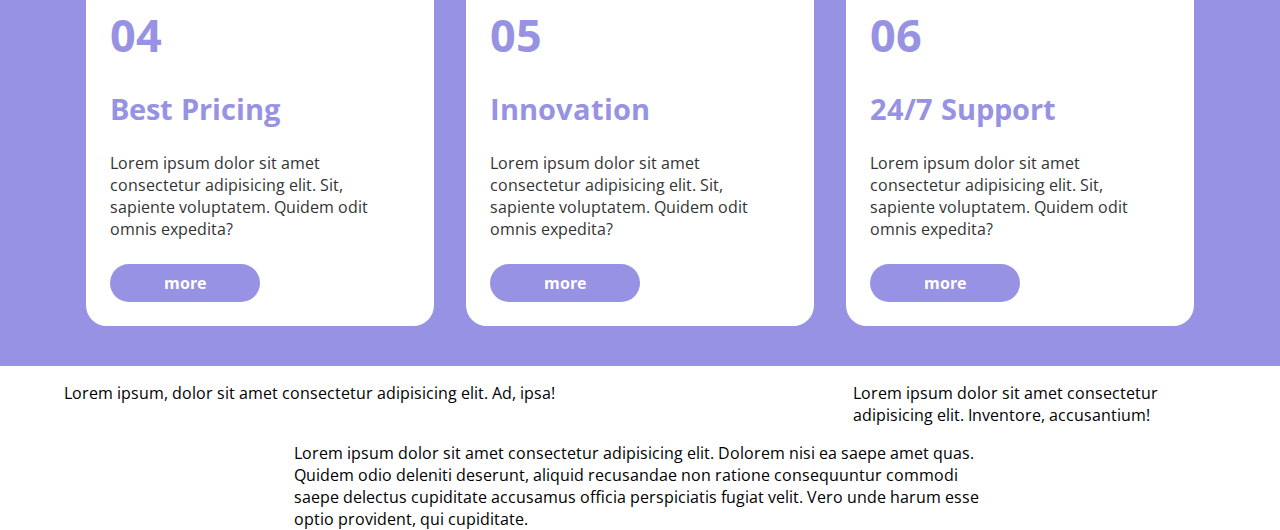
==== commit 0bcb1372: "edit benefits section" ====
--- a/index.html
+++ b/index.html
@@ -333,21 +333,89 @@
         <section id="benefits">
             <div class="container">
 
-                <h2>AAAAAAAAAAA</h2>
+                <h2>Benefits of working with us</h2>
 
                 <div class="row">
 
-                    <div class="col-12 col-sm-6 col-lg-4">hello</div>
-
-                    <div class="col-12 col-sm-6 col-lg-4">hello</div>
-
-                    <div class="col-12 col-sm-6 col-lg-4">hello</div>
-
-                    <div class="col-12 col-sm-6 col-lg-4">hello</div>
-
-                    <div class="col-12 col-sm-6 col-lg-4">hello</div>
-
-                    <div class="col-12 col-sm-6 col-lg-4">hello</div>
+                    <div class="col-12 col-sm-6 col-lg-4">
+
+                        <!-- benefits card 1-->  
+                        <div class="benefits-card d-flex">
+                            <h3>01</h3>
+                            <h4>High Quality</h4>
+                            <p>Lorem ipsum dolor sit amet consectetur adipisicing elit. Sit, sapiente voluptatem. Quidem odit omnis expedita?</p>
+                            <a href="#" class="btn"><strong>more</strong></a>
+
+                        </div>
+
+                    </div>
+
+                    <div class="col-12 col-sm-6 col-lg-4">
+
+                        <!-- benefits card 2-->  
+                        <div class="benefits-card d-flex">
+                            <h3>02</h3>
+                            <h4>Creative Team</h4>
+                            <p>Lorem ipsum dolor sit amet consectetur adipisicing elit. Sit, sapiente voluptatem. Quidem odit omnis expedita?</p>
+                            <a href="#" class="btn"><strong>more</strong></a>
+
+                        </div>
+
+                    </div>
+
+                    <div class="col-12 col-sm-6 col-lg-4">
+
+                        <!-- benefits card 3-->  
+                        <div class="benefits-card d-flex">
+                            <h3>03</h3>
+                            <h4>Amazing Results</h4>
+                            <p>Lorem ipsum dolor sit amet consectetur adipisicing elit. Sit, sapiente voluptatem. Quidem odit omnis expedita?</p>
+                            <a href="#" class="btn"><strong>more</strong></a>
+
+                        </div>
+
+                    </div>
+
+                    <div class="col-12 col-sm-6 col-lg-4">
+
+                        <!-- benefits card 4-->  
+                        <div class="benefits-card d-flex">
+                            <h3>04</h3>
+                            <h4>Best Pricing</h4>
+                            <p>Lorem ipsum dolor sit amet consectetur adipisicing elit. Sit, sapiente voluptatem. Quidem odit omnis expedita?</p>
+                            <a href="#" class="btn"><strong>more</strong></a>
+
+                        </div>
+
+                    </div>
+
+                    <div class="col-12 col-sm-6 col-lg-4">
+
+                        <!-- benefits card 5-->  
+                        <div class="benefits-card d-flex">
+                            <h3>05</h3>
+                            <h4>Innovation</h4>
+                            <p>Lorem ipsum dolor sit amet consectetur adipisicing elit. Sit, sapiente voluptatem. Quidem odit omnis expedita?</p>
+                            <a href="#" class="btn"><strong>more</strong></a>
+
+                        </div>
+
+                    </div>
+
+                    <div class="col-12 col-sm-6 col-lg-4">
+
+                        <!-- benefits card -->  
+                        <div class="benefits-card d-flex">
+                            <h3>06</h3>
+                            <h4>24/7 Support</h4>
+                            <p>Lorem ipsum dolor sit amet consectetur adipisicing elit. Sit, sapiente voluptatem. Quidem odit omnis expedita?</p>
+                            <a href="#" class="btn"><strong>more</strong></a>
+
+                        </div>
+
+                    </div>
+
+                    
 
                 </div>
 
--- a/assets/css/style.css
+++ b/assets/css/style.css
@@ -320,6 +320,56 @@
 /* #endregion testimonials */
 
 
+/* #region benefits */
+
+#benefits{
+    background-color: var(--bool-primary);
+    padding: 1.5rem;
+
+    & h2{
+        color: var(--bool-lighter);
+        padding: 2rem 0;
+        font-size: 1.8rem;
+        text-align: center;
+    }
+}
+
+.benefits-card{
+    flex-direction: column;
+    gap: 1.5rem;
+    padding: 1.5rem;
+    background-color: var(--bool-lighter);
+    color: var(--bool-dark);
+    border-radius: 1.3rem;
+
+    & > h3, h4{
+        color: var(--bool-primary);
+        font-weight: 700;
+    }
+
+    & h3{
+        font-size: 2.8rem;
+    }
+
+    & h4{
+        font-size: 1.8rem;
+    }
+
+    .btn{
+        background-color: var(--bool-primary);
+        color: var(--bool-lighter);
+        width: 50%;
+        padding: 0.5rem;
+        text-align: center;
+    }
+}
+
+/* #endregion benefits */
+
+
+/* #region about-us */
+
+
 
 /* #region media query */
 
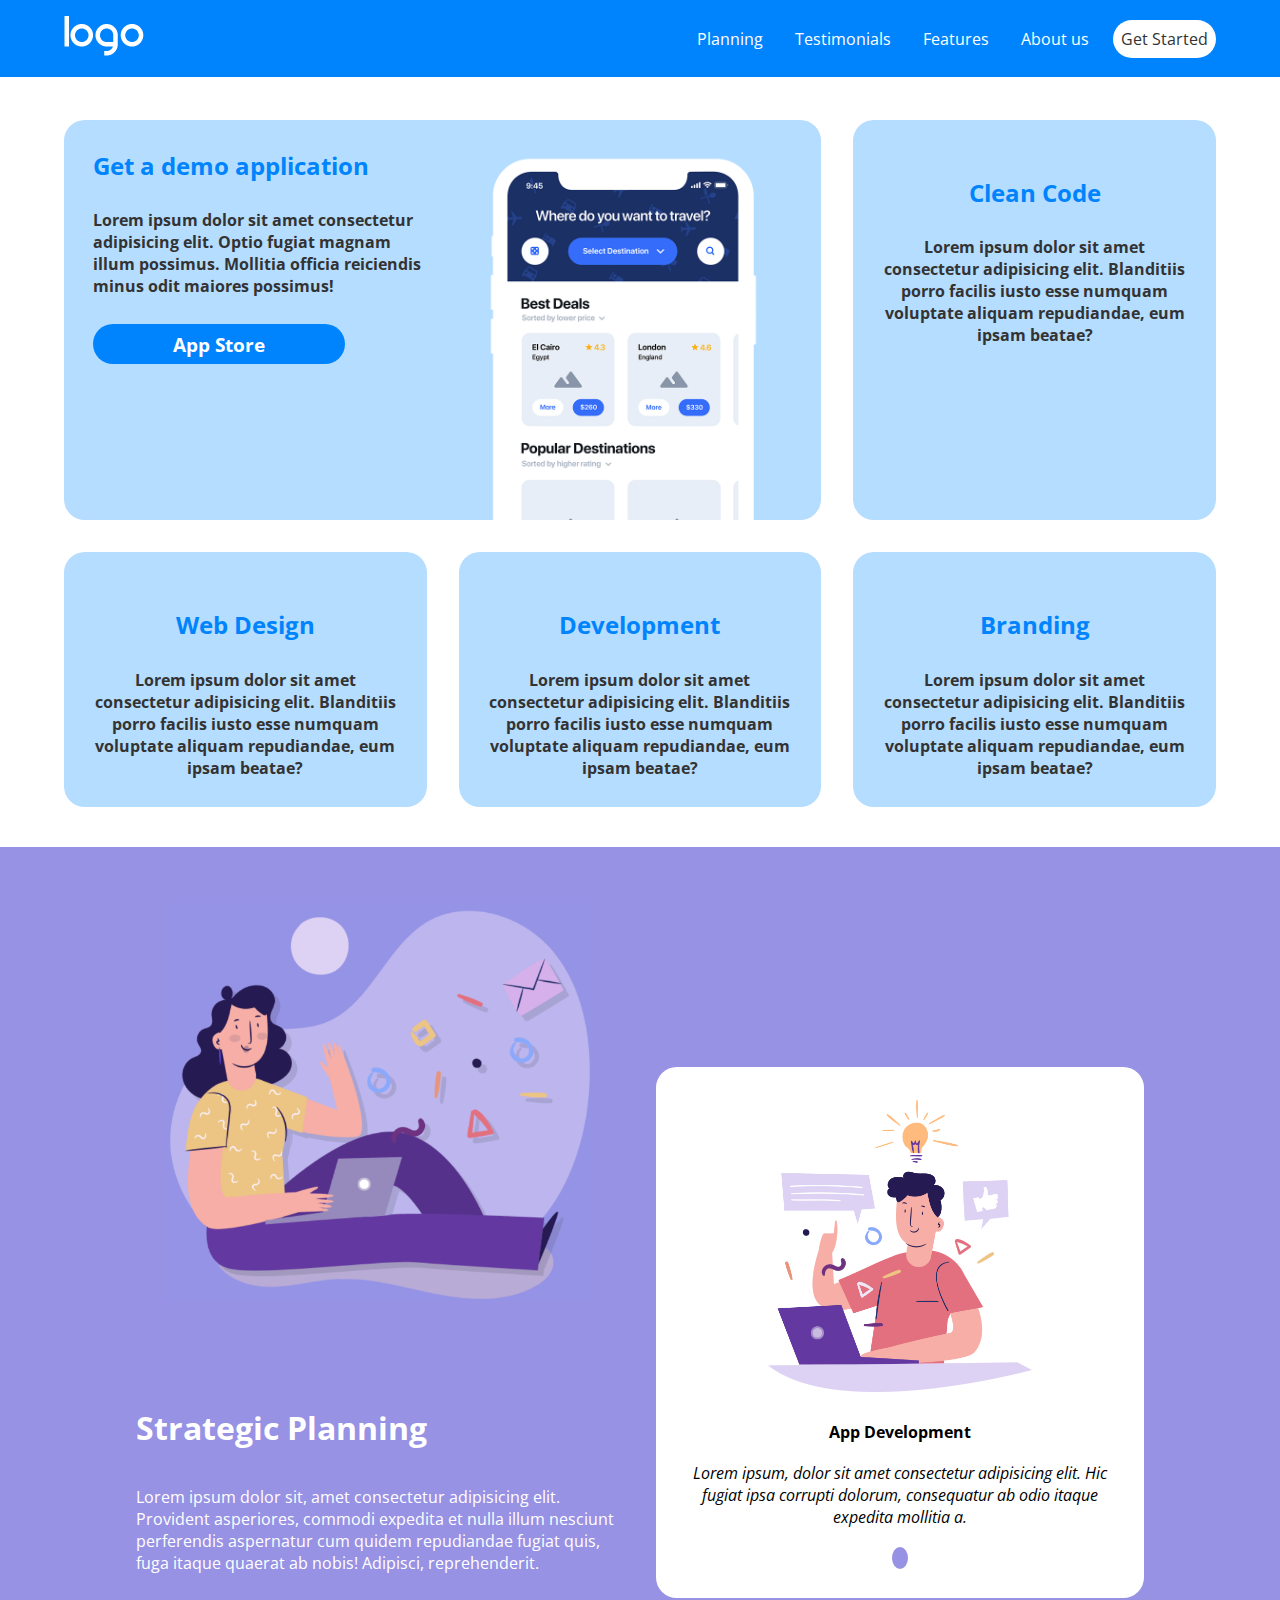
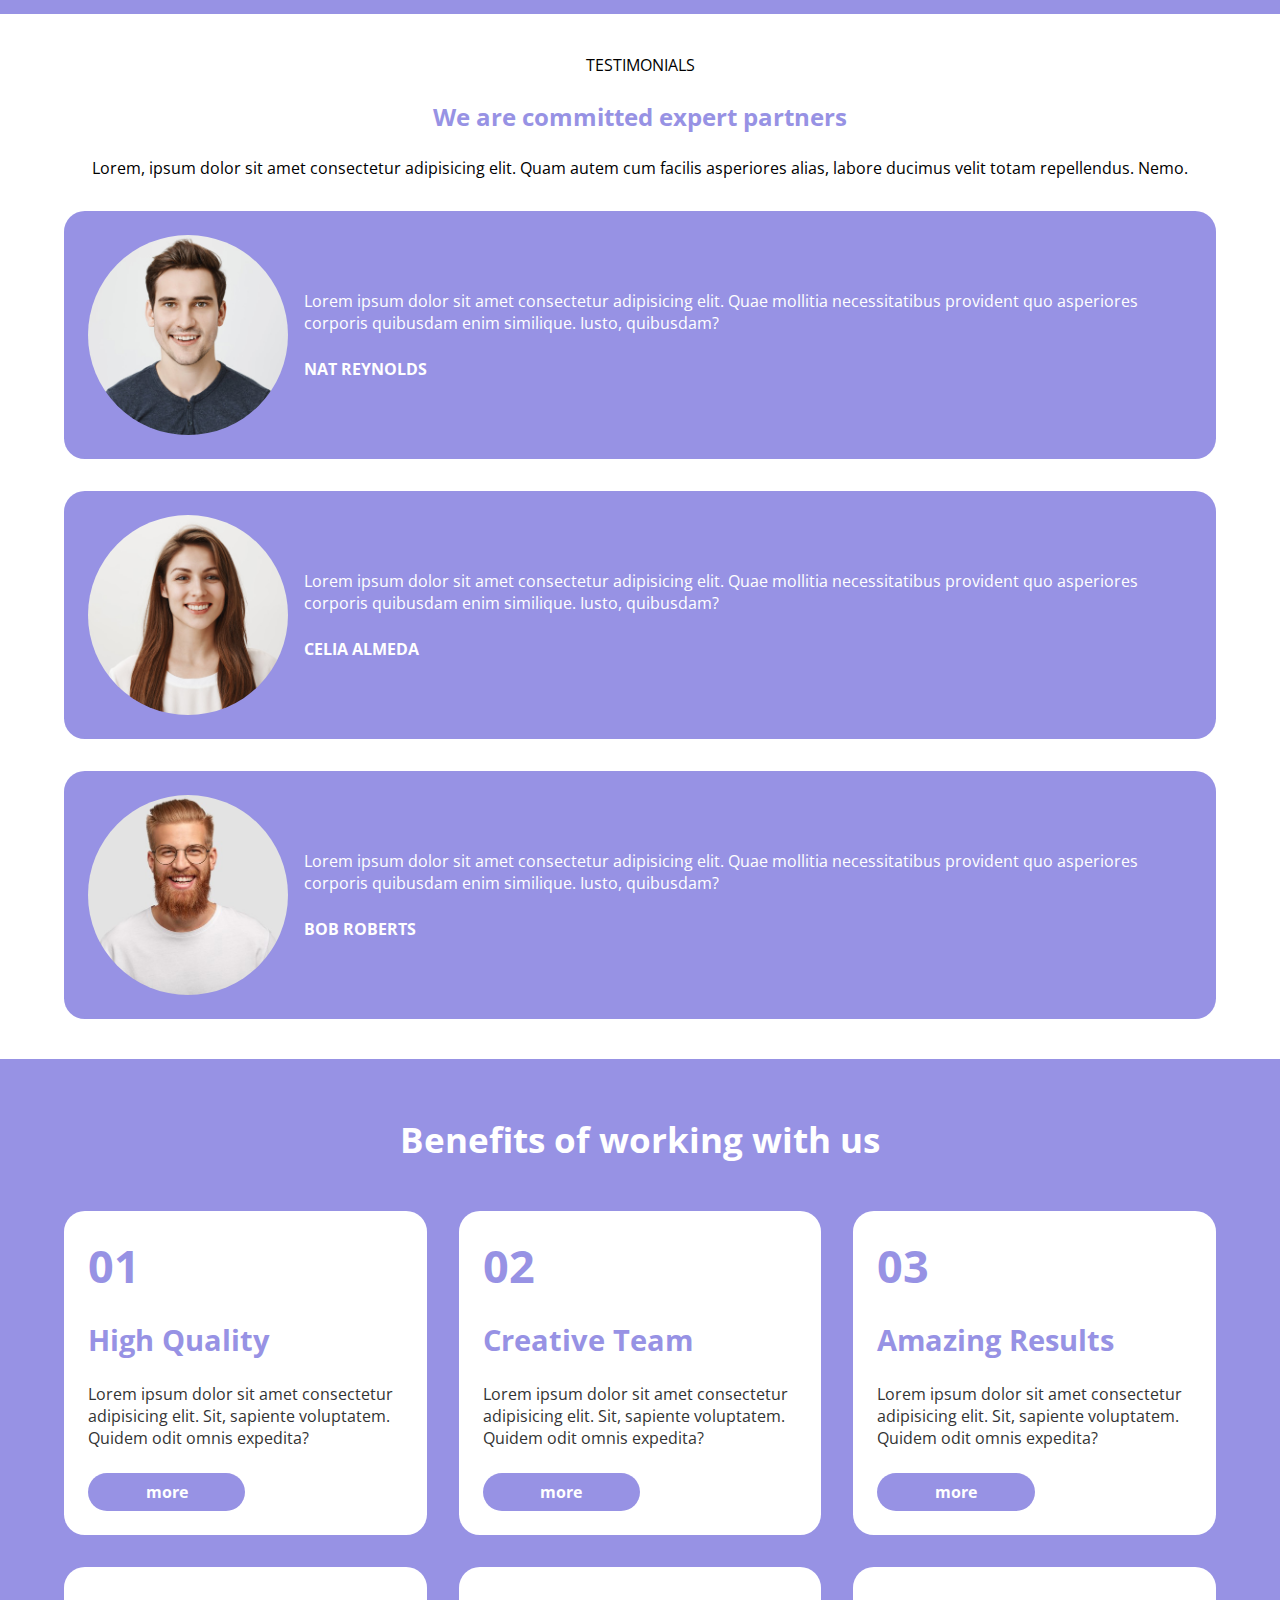
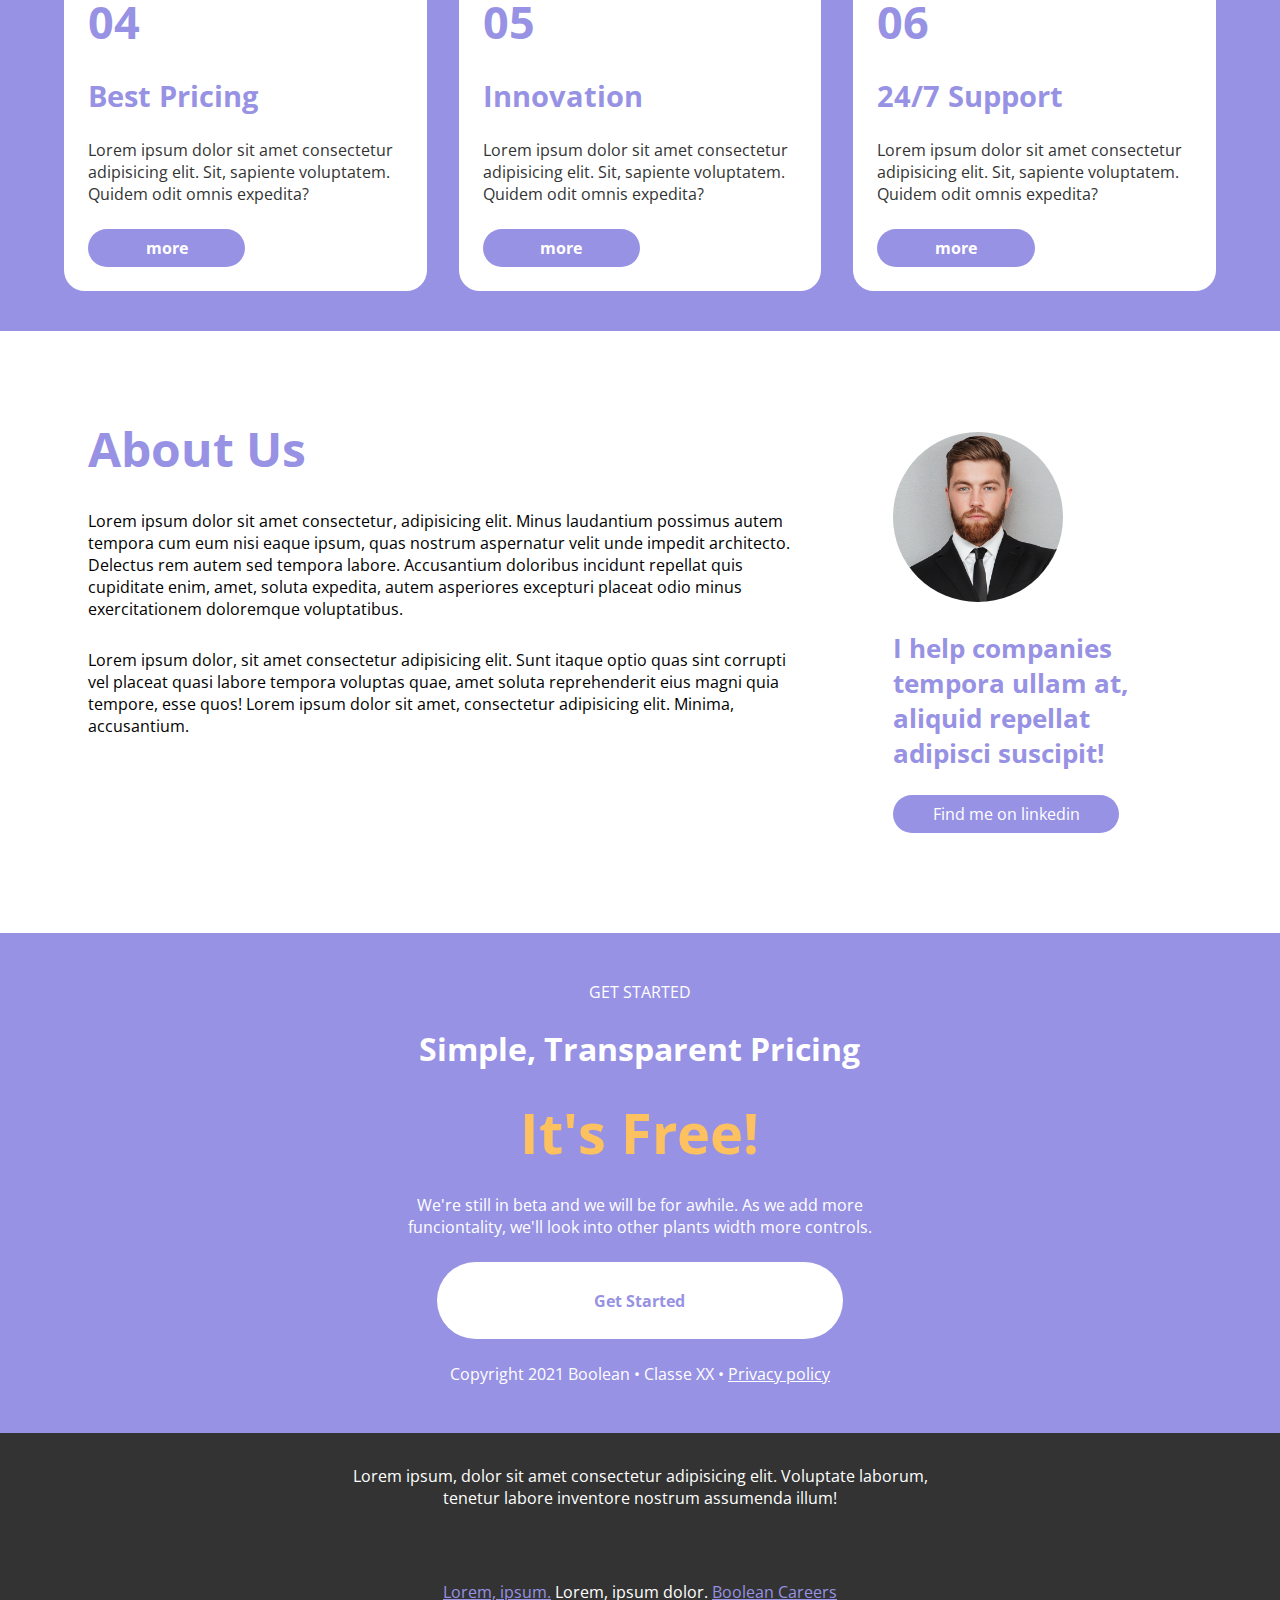
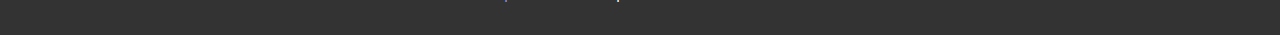
==== commit 7ef0beb0: "edit benefits+about-us sections + add footer" ====
--- a/index.html
+++ b/index.html
@@ -428,11 +428,39 @@
             <div class="container">
                 <div class="row">
 
-                    <div class="col-12 col-sm-8">Lorem ipsum, dolor sit amet consectetur adipisicing elit. Ad, ipsa!
-                    </div>
-
-                    <div class="col-12 col-sm-4">Lorem ipsum dolor sit amet consectetur adipisicing elit. Inventore,
-                        accusantium!</div>
+                    <div class="col-12 col-sm-6 col-lg-8">
+                        
+                        <!-- text -->
+                        <div class="text d-flex">
+                            <h2>About Us</h2>
+
+                            <p>Lorem ipsum dolor sit amet consectetur, adipisicing elit. Minus laudantium possimus autem tempora cum eum nisi eaque ipsum, quas nostrum aspernatur velit unde impedit architecto. Delectus rem autem sed tempora labore. Accusantium doloribus incidunt repellat quis cupiditate enim, amet, soluta expedita, autem asperiores excepturi placeat odio minus exercitationem doloremque voluptatibus.</p>
+
+                            <p>Lorem ipsum dolor, sit amet consectetur adipisicing elit. Sunt itaque optio quas sint corrupti vel placeat quasi labore tempora voluptas quae, amet soluta reprehenderit eius magni quia tempore, esse quos! Lorem ipsum dolor sit amet, consectetur adipisicing elit. Minima, accusantium.</p>
+
+                        </div>
+
+                    </div>
+
+                    
+                    <div class="col-12 col-sm-5 col-lg-4">
+
+                        <!-- img+text+btn -->
+                        <div class="find-me d-flex">
+                            <div class="image">
+                                <img src="./assets/img/about.jpg" alt="">
+                                <i class="fa-solid fa-quote-left"></i>
+                            </div>
+                            
+                            <p><strong>I help companies tempora ullam at, aliquid repellat adipisci suscipit!</strong></p>
+
+                            <a href="#" class="btn">
+                                <i class="fa-brands fa-linkedin"></i>
+                                <span>Find me on linkedin</span>
+                            </a>
+                        </div>
+
+                    </div>
 
                 </div>
             </div>
@@ -443,10 +471,18 @@
         <section id="free-beta">
             <div class="container">
                 <div class="container-small d-flex">
-                    Lorem ipsum dolor sit amet consectetur adipisicing elit. Dolorem nisi ea saepe amet quas. Quidem
-                    odio deleniti deserunt, aliquid recusandae non ratione consequuntur commodi saepe delectus
-                    cupiditate accusamus officia perspiciatis fugiat velit. Vero unde harum esse optio provident, qui
-                    cupiditate.
+                    
+                    <span>GET STARTED</span>
+                    <h3>Simple, Transparent Pricing</h3>
+                    <h2>It's Free!</h2>
+                    <p>We're still in beta and we will be for awhile. As we add more funciontality, we'll look into other plants width more controls.</p>
+                    <a href="#" class="btn">Get Started</a>
+                    <div class="copyright">
+                        <span>Copyright 2021 Boolean</span>
+                        <span> &#8226; Classe XX &#8226; </span>
+                        <span><a href="#" class="link">Privacy policy</a></span>
+                    </div>
+
                 </div>
             </div>
         </section>
@@ -457,7 +493,22 @@
 
 
     <!-- /#site_footer -->
-    <footer id="site_footer"></footer>
+    <footer id="site_footer">
+        <div class="container">
+            <div class="container-small d-flex">
+
+                <!-- top -->
+                <div class="footer-top">Lorem ipsum, dolor sit amet consectetur adipisicing elit. Voluptate laborum, tenetur labore inventore nostrum assumenda illum!</div>
+
+                <!-- bottom -->
+                <div class="footer-bottom">
+                    <a href="#" class="link">Lorem, ipsum.</a>
+                    <span>Lorem, ipsum dolor.</span>
+                    <a href="#" class="link">Boolean Careers</a>
+                </div>
+            </div>
+        </div>
+    </footer>
 
 
 
--- a/assets/css/style.css
+++ b/assets/css/style.css
@@ -324,12 +324,12 @@
 
 #benefits{
     background-color: var(--bool-primary);
-    padding: 1.5rem;
+    padding: 1.5rem 0;
 
     & h2{
         color: var(--bool-lighter);
         padding: 2rem 0;
-        font-size: 1.8rem;
+        font-size: 2.2rem;
         text-align: center;
     }
 }
@@ -369,9 +369,129 @@
 
 /* #region about-us */
 
+#about-us{
+    background-color: var(--bool-lighter);
+    padding: 2.8rem 0;
+}
+
+#about-us .text{
+    flex-direction: column;
+    gap: 1.8rem;
+    padding-bottom: 1.5rem;
+
+    & h2{
+        color: var(--bool-primary);
+        font-size: 3rem;
+    }
+}
+
+.find-me .image{
+    width: 60%;
+    position: relative;
+
+    & img{
+    width: 100%;
+    height: 100%;
+    object-fit: cover;
+    aspect-ratio: 1/1;
+    border-radius: 50%;
+    }    
+
+    & i{
+        position: absolute;
+        font-size: 4rem;
+        top: 0;
+        right: 0.5rem;
+        color: var(--bool-primary);
+    }
+}
+
+
+.find-me{
+    flex-direction: column;
+    gap: 1.5rem;
+
+    & > p{
+    font-size: 1.8rem;
+    color: var(--bool-primary);
+    }
+
+    .btn{
+        width: 60%;
+        background-color: var(--bool-primary);
+        color: var(--bool-lighter);
+        padding: 0.5rem;
+        text-align: center;
+    }
+}
+
+/* #endregion about-us */
+
+
+/* #region free-beta */
+
+#free-beta{
+    background-color: var(--bool-primary);
+    padding: 1.5rem;
+}
+
+#free-beta .container-small{
+    flex-direction: column;
+    gap: 1.5rem;
+    text-align: center;
+    color: var(--bool-lighter);
+    padding: 1.5rem;
+
+    & h3{
+        font-size: 2rem;
+    }
+
+    & h2{
+        color: var(--bool-accent);
+        font-size: 3.5rem;
+    }
+
+    .btn{
+        width: 80%;
+        align-self: center;
+        padding: 1.7rem;
+        color: var(--bool-primary);
+        font-weight: 700;
+    }
+
+    .link{
+        color: var(--bool-lighter);
+    }
+}
+
+/* #endregion free-beta */
+
+
+/* #region footer */
+
+#site_footer{
+    background-color: var(--bool-dark);
+    color: var(--bool-lighter);
+    padding: 2rem 0;
+}
+
+#site_footer .container-small{
+    flex-direction: column;
+    gap: 4.5rem;
+    text-align: center;
+
+    & .link{
+        color: var(--bool-primary);
+    }
+}
+
+
+
 
 
 /* #region media query */
+
+/* 768-992 */
 
 @media screen and (min-width: 768px) {
 
@@ -387,12 +507,16 @@
         width: 50%;
     }
 
+    .col-sm-5{
+        width: calc((100% / 12) * 5);
+    }
+
     .col-sm-4{
         width: calc((100% / 12) * 4);
     }
 
     .container-small{
-        width: 80%;
+        width: 75%;
         margin: auto;
     }
 
@@ -402,8 +526,37 @@
         text-align: left;
     }
 
-}
-
+    .row:has(.find-me){
+        justify-content: space-between;
+    }
+
+    .find-me{
+
+        padding: 1.5rem;
+
+        & > p{
+            font-size: 1.6rem;
+        }
+
+        & > .btn{
+            width: 80%;
+        }
+
+        & .image > i{
+            font-size: 2.8rem;
+        }
+        
+    }
+
+   
+    .find-me > .image{
+        text-align: center;
+
+    }
+}
+
+
+/* 992-1200+ */
 
 @media screen and (min-width: 992px) {
     
@@ -419,6 +572,10 @@
         max-width: 1176px;
     }
 
+    .col-lg-8{
+        width: calc((100% / 12) * 8);
+    }
+
     .col-lg-6{
         width: 50%;
     }
@@ -428,7 +585,7 @@
     }
 
     .container-small{
-        width: 60%;
+        width: 50%;
     }
 
     #demo .card{
@@ -439,8 +596,7 @@
         padding: 0 5rem;
     }
 
-    .development{
-        align-self: ;        
+    .development{        
     
         & .image{
             width: 70%;
@@ -449,11 +605,23 @@
     }
 
     .planning img{
-            padding: 1rem 2rem 4rem 2rem;
+        padding: 1rem 2rem 4rem 2rem;
         }
     
     .col-lg-6:has(.development){
         align-self: end;
     }
 
-}+    #about-us .col-lg-8{
+        padding: 2.5rem;
+    }
+
+    .find-me{
+        padding: 2.5rem;
+    }
+
+}
+
+
+
+/* #endregion media query */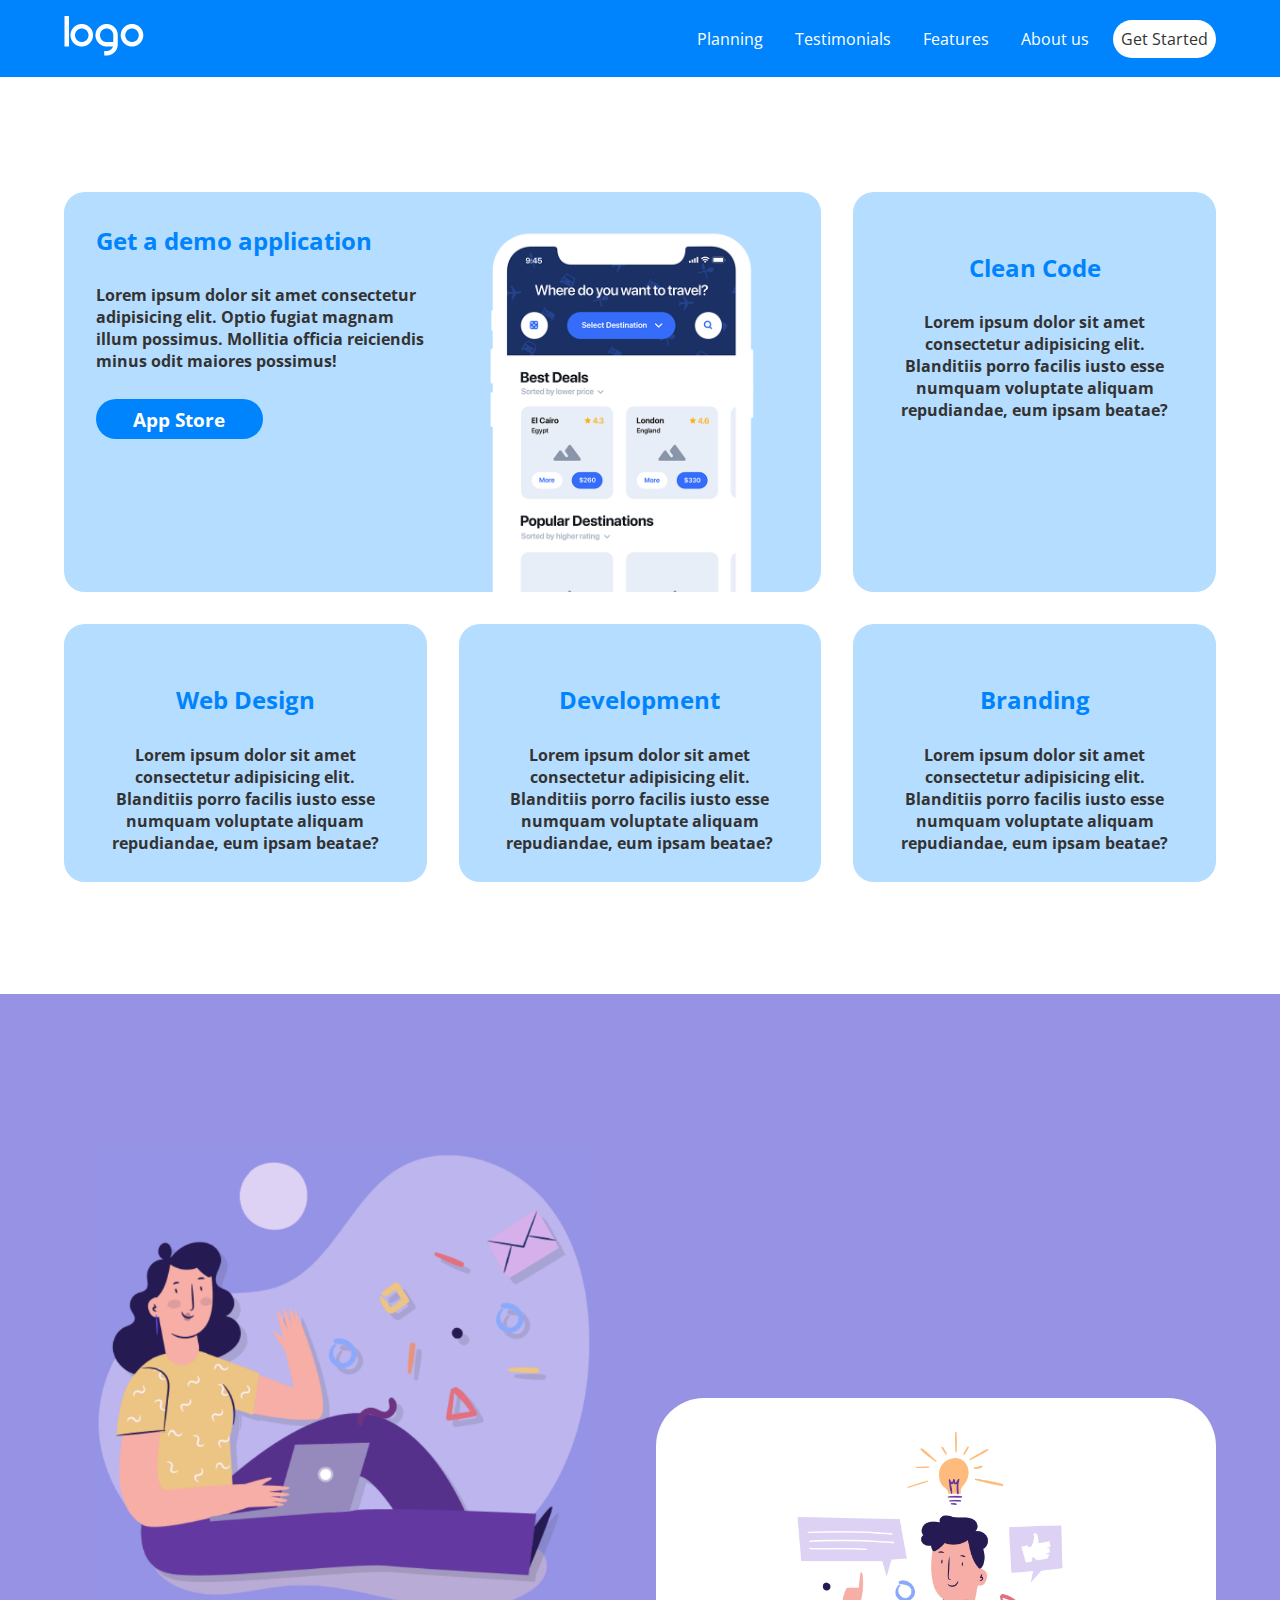
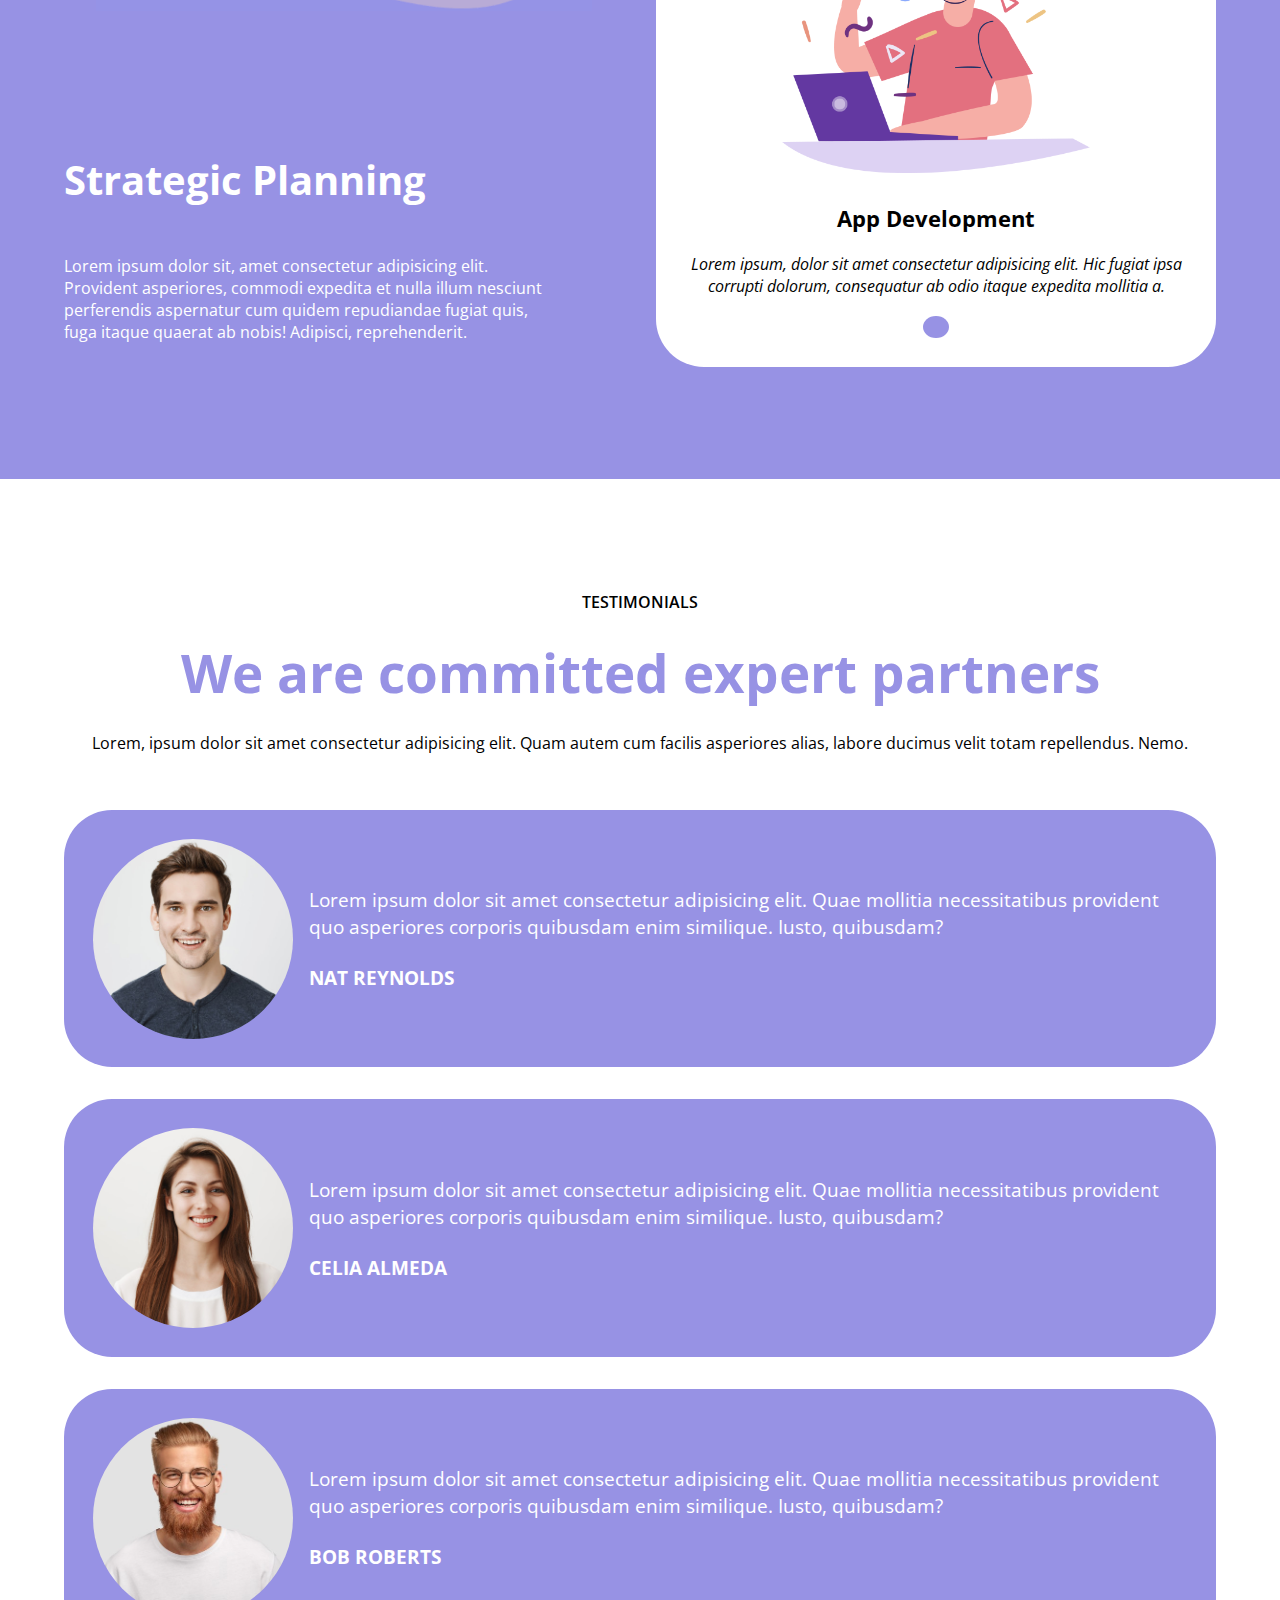
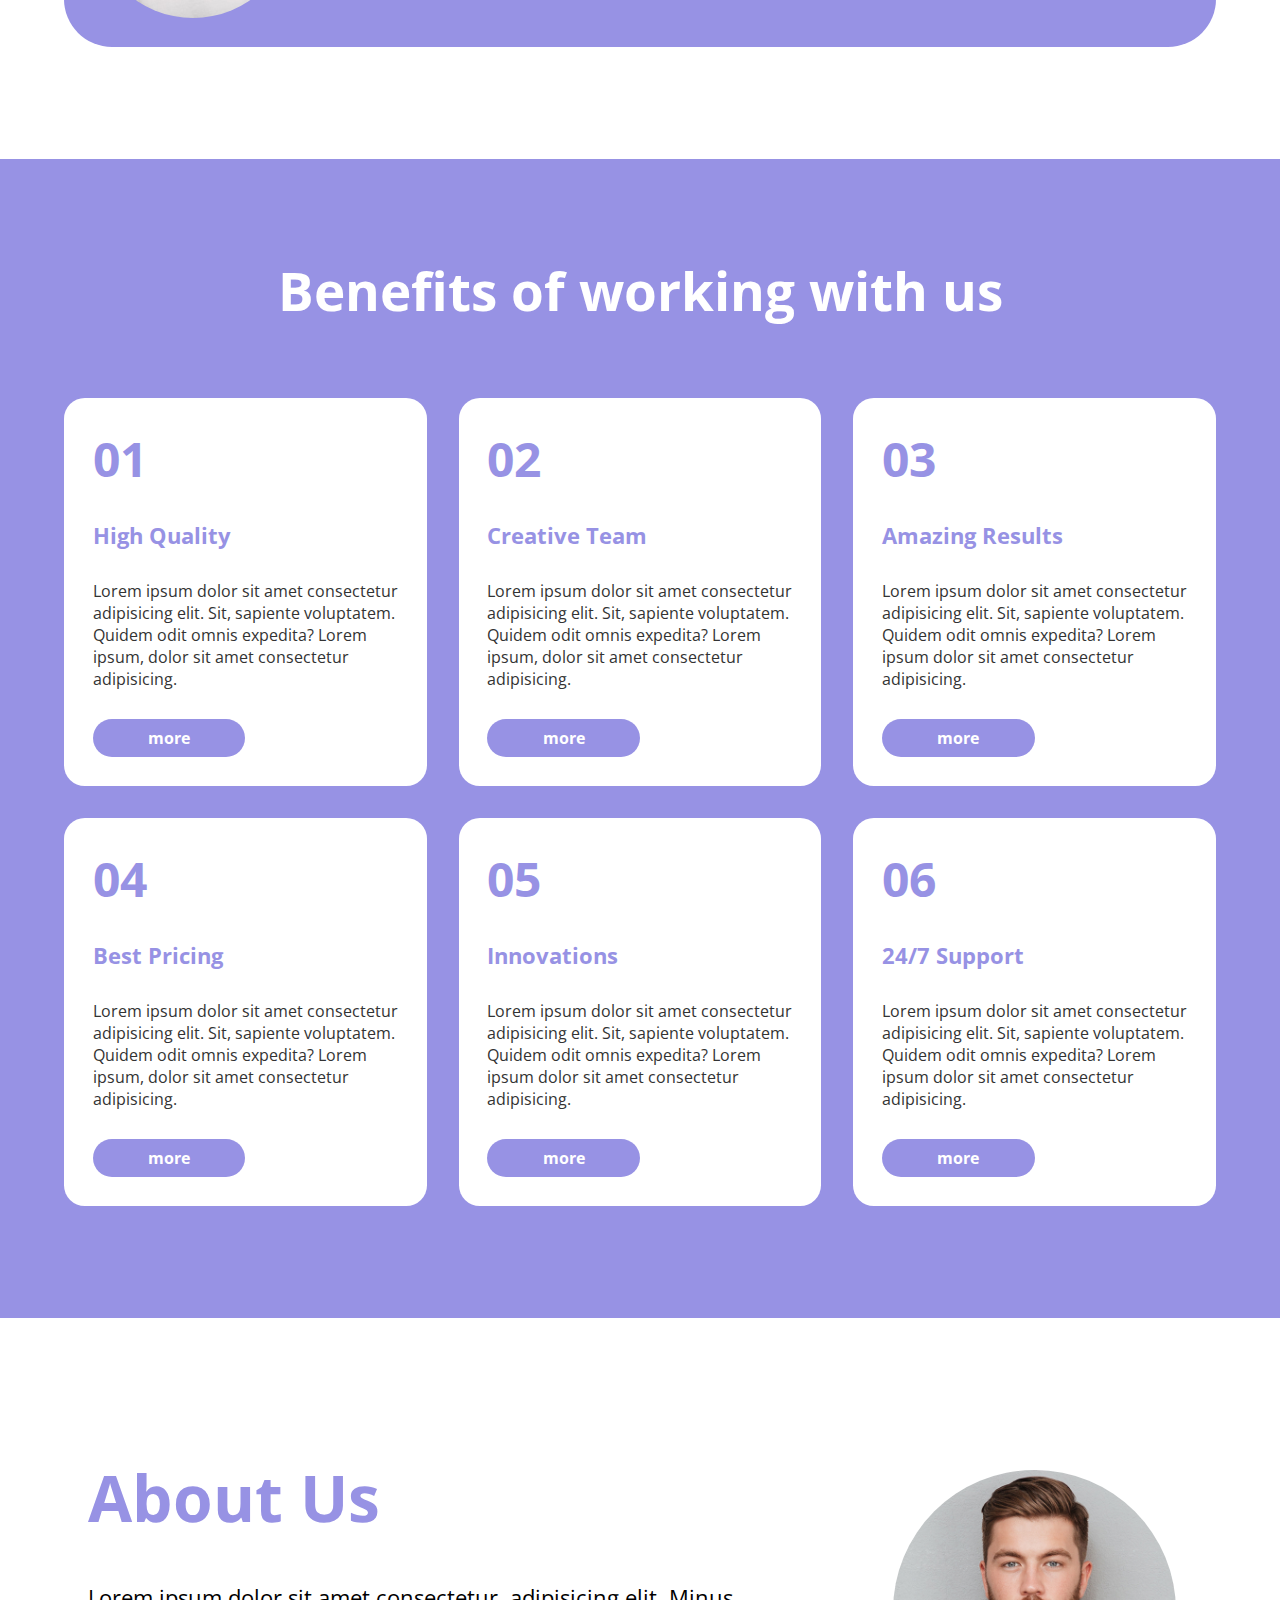
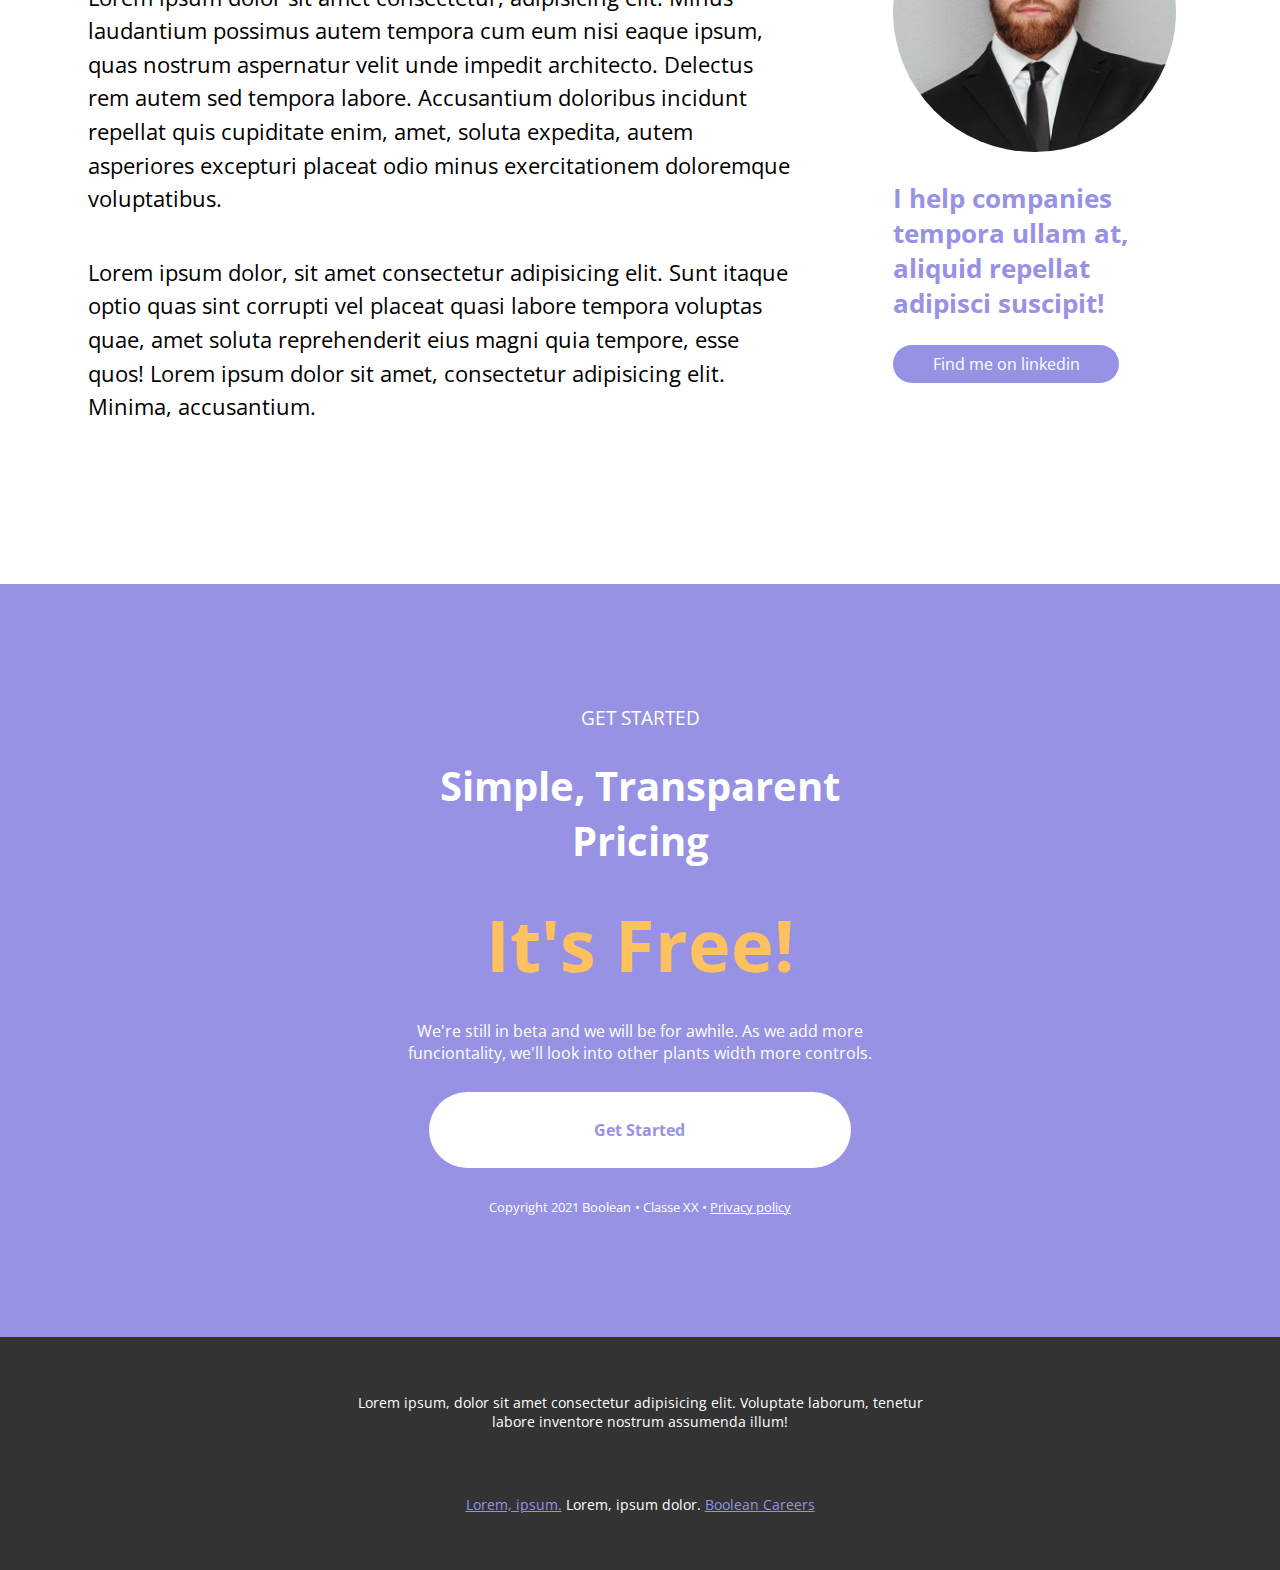
==== commit 04ce42dd: "edit paddings and font sizes" ====
--- a/index.html
+++ b/index.html
@@ -85,7 +85,7 @@
                                 </a>
                             </div>
 
-                            <div class="bottom-card image col-12 col-lg-6">
+                            <div class="bottom-card image col-12 col-sm-6 col-lg-6">
                                 <img src="./assets/img/phone.png" alt="">
                             </div>
 
@@ -343,7 +343,7 @@
                         <div class="benefits-card d-flex">
                             <h3>01</h3>
                             <h4>High Quality</h4>
-                            <p>Lorem ipsum dolor sit amet consectetur adipisicing elit. Sit, sapiente voluptatem. Quidem odit omnis expedita?</p>
+                            <p>Lorem ipsum dolor sit amet consectetur adipisicing elit. Sit, sapiente voluptatem. Quidem odit omnis expedita? Lorem ipsum, dolor sit amet consectetur adipisicing. </p>
                             <a href="#" class="btn"><strong>more</strong></a>
 
                         </div>
@@ -356,7 +356,7 @@
                         <div class="benefits-card d-flex">
                             <h3>02</h3>
                             <h4>Creative Team</h4>
-                            <p>Lorem ipsum dolor sit amet consectetur adipisicing elit. Sit, sapiente voluptatem. Quidem odit omnis expedita?</p>
+                            <p>Lorem ipsum dolor sit amet consectetur adipisicing elit. Sit, sapiente voluptatem. Quidem odit omnis expedita? Lorem ipsum, dolor sit amet consectetur adipisicing.</p>
                             <a href="#" class="btn"><strong>more</strong></a>
 
                         </div>
@@ -369,7 +369,7 @@
                         <div class="benefits-card d-flex">
                             <h3>03</h3>
                             <h4>Amazing Results</h4>
-                            <p>Lorem ipsum dolor sit amet consectetur adipisicing elit. Sit, sapiente voluptatem. Quidem odit omnis expedita?</p>
+                            <p>Lorem ipsum dolor sit amet consectetur adipisicing elit. Sit, sapiente voluptatem. Quidem odit omnis expedita? Lorem ipsum dolor sit amet consectetur adipisicing.</p>
                             <a href="#" class="btn"><strong>more</strong></a>
 
                         </div>
@@ -382,7 +382,7 @@
                         <div class="benefits-card d-flex">
                             <h3>04</h3>
                             <h4>Best Pricing</h4>
-                            <p>Lorem ipsum dolor sit amet consectetur adipisicing elit. Sit, sapiente voluptatem. Quidem odit omnis expedita?</p>
+                            <p>Lorem ipsum dolor sit amet consectetur adipisicing elit. Sit, sapiente voluptatem. Quidem odit omnis expedita? Lorem ipsum, dolor sit amet consectetur adipisicing.</p>
                             <a href="#" class="btn"><strong>more</strong></a>
 
                         </div>
@@ -394,8 +394,8 @@
                         <!-- benefits card 5-->  
                         <div class="benefits-card d-flex">
                             <h3>05</h3>
-                            <h4>Innovation</h4>
-                            <p>Lorem ipsum dolor sit amet consectetur adipisicing elit. Sit, sapiente voluptatem. Quidem odit omnis expedita?</p>
+                            <h4>Innovations</h4>
+                            <p>Lorem ipsum dolor sit amet consectetur adipisicing elit. Sit, sapiente voluptatem. Quidem odit omnis expedita? Lorem ipsum dolor sit amet consectetur adipisicing.</p>
                             <a href="#" class="btn"><strong>more</strong></a>
 
                         </div>
@@ -408,7 +408,7 @@
                         <div class="benefits-card d-flex">
                             <h3>06</h3>
                             <h4>24/7 Support</h4>
-                            <p>Lorem ipsum dolor sit amet consectetur adipisicing elit. Sit, sapiente voluptatem. Quidem odit omnis expedita?</p>
+                            <p>Lorem ipsum dolor sit amet consectetur adipisicing elit. Sit, sapiente voluptatem. Quidem odit omnis expedita? Lorem ipsum dolor sit amet consectetur adipisicing.</p>
                             <a href="#" class="btn"><strong>more</strong></a>
 
                         </div>
--- a/assets/css/style.css
+++ b/assets/css/style.css
@@ -158,14 +158,14 @@
 #demo{
     background-color: var(--bool-lighter);
     margin-top: 5rem;
-    padding: 1.5rem 0;
+    padding: 0 1.5rem 3.5rem 1.5rem;
 }
 
 #demo .card{
     background-color: var(--bool-secondary-light);
     flex-wrap: wrap;
     border-radius: 1.3rem;
-    padding: 1.8rem 1.8rem 0 1.8rem;
+    padding: 2rem 2rem 0 2rem;
     gap: 1.7rem;
 }
 
@@ -202,7 +202,7 @@
 
     & i{
     color: var(--bool-secondary);
-    font-size: 4.2rem;
+    font-size: 5rem;
     }
 
     .text{
@@ -228,7 +228,7 @@
 
 #strategy{
     background-color: var(--bool-primary);
-    padding: 1.5rem 0;
+    padding: 1.5rem 0 3rem 0;
 }
 
 #strategy img{
@@ -243,20 +243,25 @@
 
 .planning{
     color: var(--bool-lighter);
-    gap: 2.3rem;
+    gap: 3rem;
     padding: 1.5rem 0;
 
     & h2{
         font-size: 2rem;
+        padding-top: 1.5rem;
     }
 }
 
 .development{
     background-color: var(--bool-lighter);
-    border-radius: 1.3rem;
+    border-radius: 3rem;
     padding: 1.8rem;
     text-align: center;
     gap: 1.2rem;
+
+    & h4{
+        font-size: 1.4rem;
+    }
 
     & .btn{
         border-radius: 50%;
@@ -264,7 +269,7 @@
         margin: auto;
 
         & i{
-            padding: 0.5rem;
+            padding: 0.8rem;
         }        
     }
 }
@@ -276,16 +281,22 @@
 
 #testimonials{
     background-color: var(--bool-lighter);
-    padding: 1.5rem 0;
+    padding: 3rem 0 5.5rem 0;
 }
 
 .title{
     flex-direction: column;
     gap: 1.5rem;
     text-align: center;
+    margin-bottom: 1.5rem;
+
+    & span{
+        font-weight: 600;
+    }
 
     & h2{
         color: var(--bool-primary);
+        font-size: 2rem;
     }
 }
 
@@ -293,8 +304,8 @@
     flex-direction: column;
     gap: 1rem;
     background-color: var(--bool-primary);
-    padding: 1.5rem;
-    border-radius: 1.3rem;
+    padding: 1.8rem;
+    border-radius: 3rem;
     text-align: center;
     color: var(--bool-lighter);
 
@@ -314,6 +325,7 @@
     .text{
         flex-direction: column;
         gap: 1.5rem;
+        font-size: 1.2rem;
     }
 }
 
@@ -324,20 +336,20 @@
 
 #benefits{
     background-color: var(--bool-primary);
-    padding: 1.5rem 0;
+    padding: 1.5rem 0 2.5rem 0;
 
     & h2{
         color: var(--bool-lighter);
-        padding: 2rem 0;
-        font-size: 2.2rem;
+        padding: 3.5rem 0;
+        font-size: 2rem;
         text-align: center;
     }
 }
 
 .benefits-card{
     flex-direction: column;
-    gap: 1.5rem;
-    padding: 1.5rem;
+    gap: 1.8rem;
+    padding: 1.8rem;
     background-color: var(--bool-lighter);
     color: var(--bool-dark);
     border-radius: 1.3rem;
@@ -348,11 +360,11 @@
     }
 
     & h3{
-        font-size: 2.8rem;
+        font-size: 3rem;
     }
 
     & h4{
-        font-size: 1.8rem;
+        font-size: 1.4rem;
     }
 
     .btn{
@@ -371,22 +383,27 @@
 
 #about-us{
     background-color: var(--bool-lighter);
-    padding: 2.8rem 0;
+    padding: 2.8rem 0 3.5rem 0;
 }
 
 #about-us .text{
     flex-direction: column;
-    gap: 1.8rem;
+    gap: 2.5rem;
     padding-bottom: 1.5rem;
+    font-size: 1.1rem;
 
     & h2{
         color: var(--bool-primary);
-        font-size: 3rem;
+        font-size: 2.8rem;
+    }
+
+    & p{
+        line-height: 2.1rem;
     }
 }
 
 .find-me .image{
-    width: 60%;
+    width: 55%;
     position: relative;
 
     & img{
@@ -401,7 +418,7 @@
         position: absolute;
         font-size: 4rem;
         top: 0;
-        right: 0.5rem;
+        right: 0;
         color: var(--bool-primary);
     }
 }
@@ -432,18 +449,22 @@
 
 #free-beta{
     background-color: var(--bool-primary);
-    padding: 1.5rem;
+    padding: 3rem 0;
 }
 
 #free-beta .container-small{
     flex-direction: column;
-    gap: 1.5rem;
+    gap: 1.7rem;
     text-align: center;
     color: var(--bool-lighter);
     padding: 1.5rem;
 
+    & span{
+        font-size: 1.2rem;
+    }
+
     & h3{
-        font-size: 2rem;
+        font-size: 1.8rem;
     }
 
     & h2{
@@ -451,7 +472,7 @@
         font-size: 3.5rem;
     }
 
-    .btn{
+    & .btn{
         width: 80%;
         align-self: center;
         padding: 1.7rem;
@@ -459,8 +480,12 @@
         font-weight: 700;
     }
 
-    .link{
+    & .link{
         color: var(--bool-lighter);
+    }
+
+    & .copyright > span{
+        font-size: 0.8rem;
     }
 }
 
@@ -472,12 +497,13 @@
 #site_footer{
     background-color: var(--bool-dark);
     color: var(--bool-lighter);
-    padding: 2rem 0;
+    padding: 2.5rem 0;
+    font-size: 0.9rem;
 }
 
 #site_footer .container-small{
     flex-direction: column;
-    gap: 4.5rem;
+    gap: 4rem;
     text-align: center;
 
     & .link{
@@ -490,6 +516,8 @@
 
 
 /* #region media query */
+
+
 
 /* 768-992 */
 
@@ -518,6 +546,14 @@
     .container-small{
         width: 75%;
         margin: auto;
+    }
+
+    #demo .top-card .btn{
+        width: 50%;
+    }
+
+    #strategy h2{
+        font-size: 3.5rem;
     }
 
     .testimonial-card{
@@ -526,6 +562,10 @@
         text-align: left;
     }
 
+    #about-us .text h2{
+        font-size: 3.3rem;
+    }
+
     .row:has(.find-me){
         justify-content: space-between;
     }
@@ -542,18 +582,29 @@
             width: 80%;
         }
 
+        & .image{
+            width: 100%;
+        }
+
         & .image > i{
             font-size: 2.8rem;
         }
         
     }
-
-   
-    .find-me > .image{
-        text-align: center;
-
-    }
-}
+    
+    #free-beta .container-small{
+        
+        & h3{
+        font-size: 2.5rem;
+        }
+
+        & h2{
+            font-size: 4.5rem;
+        }
+    }
+}
+
+
 
 
 /* 992-1200+ */
@@ -572,6 +623,10 @@
         max-width: 1176px;
     }
 
+    #demo, #strategy, #testimonials, #benefits, #about-us, #free-beta{
+        padding: 6rem 0;
+    }
+
     .col-lg-8{
         width: calc((100% / 12) * 8);
     }
@@ -593,7 +648,14 @@
     }
 
     #strategy{
-        padding: 0 5rem;
+
+        & h2{
+            font-size: 2.5rem;
+        }
+
+        .text{
+            padding-right: 4rem;
+        }
     }
 
     .development{        
@@ -612,14 +674,35 @@
         align-self: end;
     }
 
+    .title h2{
+        font-size: 3.3rem;
+    }
+
+    #benefits h2{
+        font-size: 3.3rem;
+        padding-top: 0;
+    }
+
     #about-us .col-lg-8{
         padding: 2.5rem;
     }
 
+    #about-us .text{
+        font-size: 1.4rem;
+
+        & h2{
+            font-size: 4rem;
+        }
+    }
+
     .find-me{
         padding: 2.5rem;
     }
 
+    #site_footer{
+        padding: 3.5rem 0;
+    }
+
 }
 
 
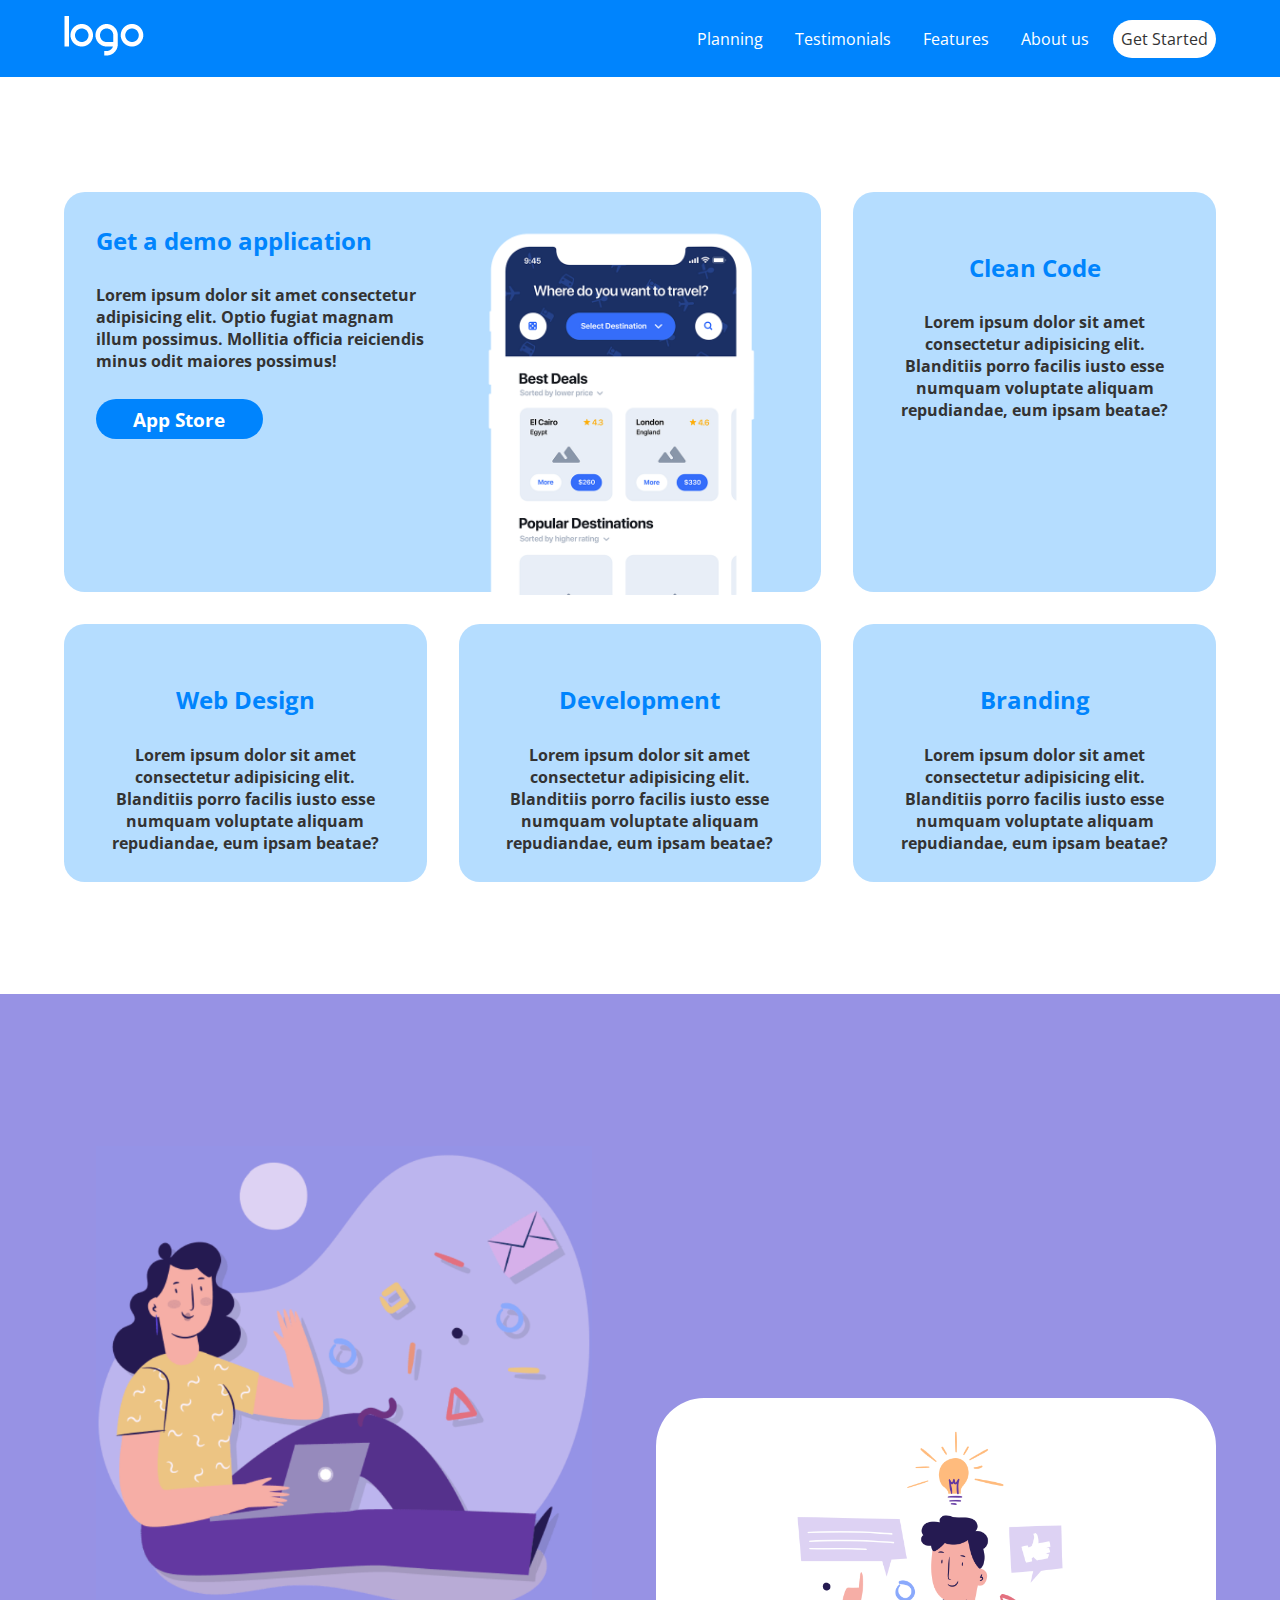
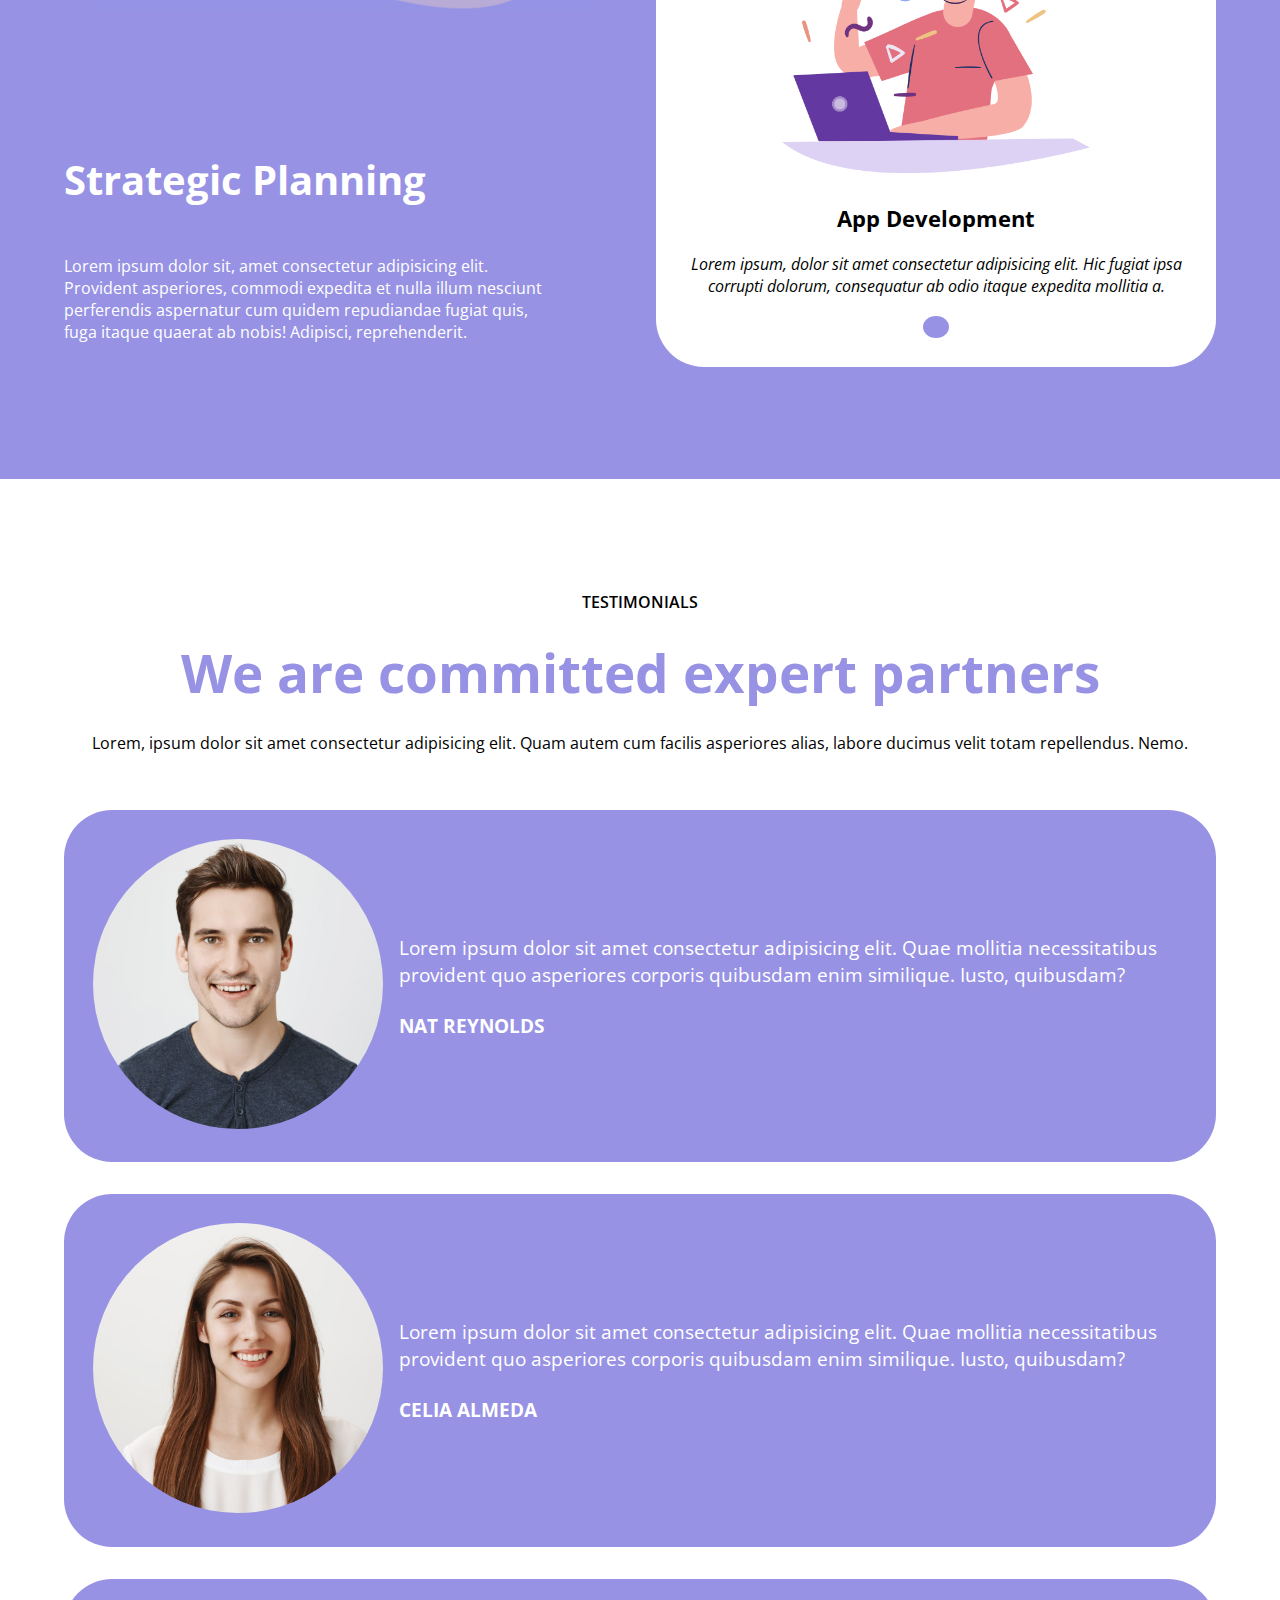
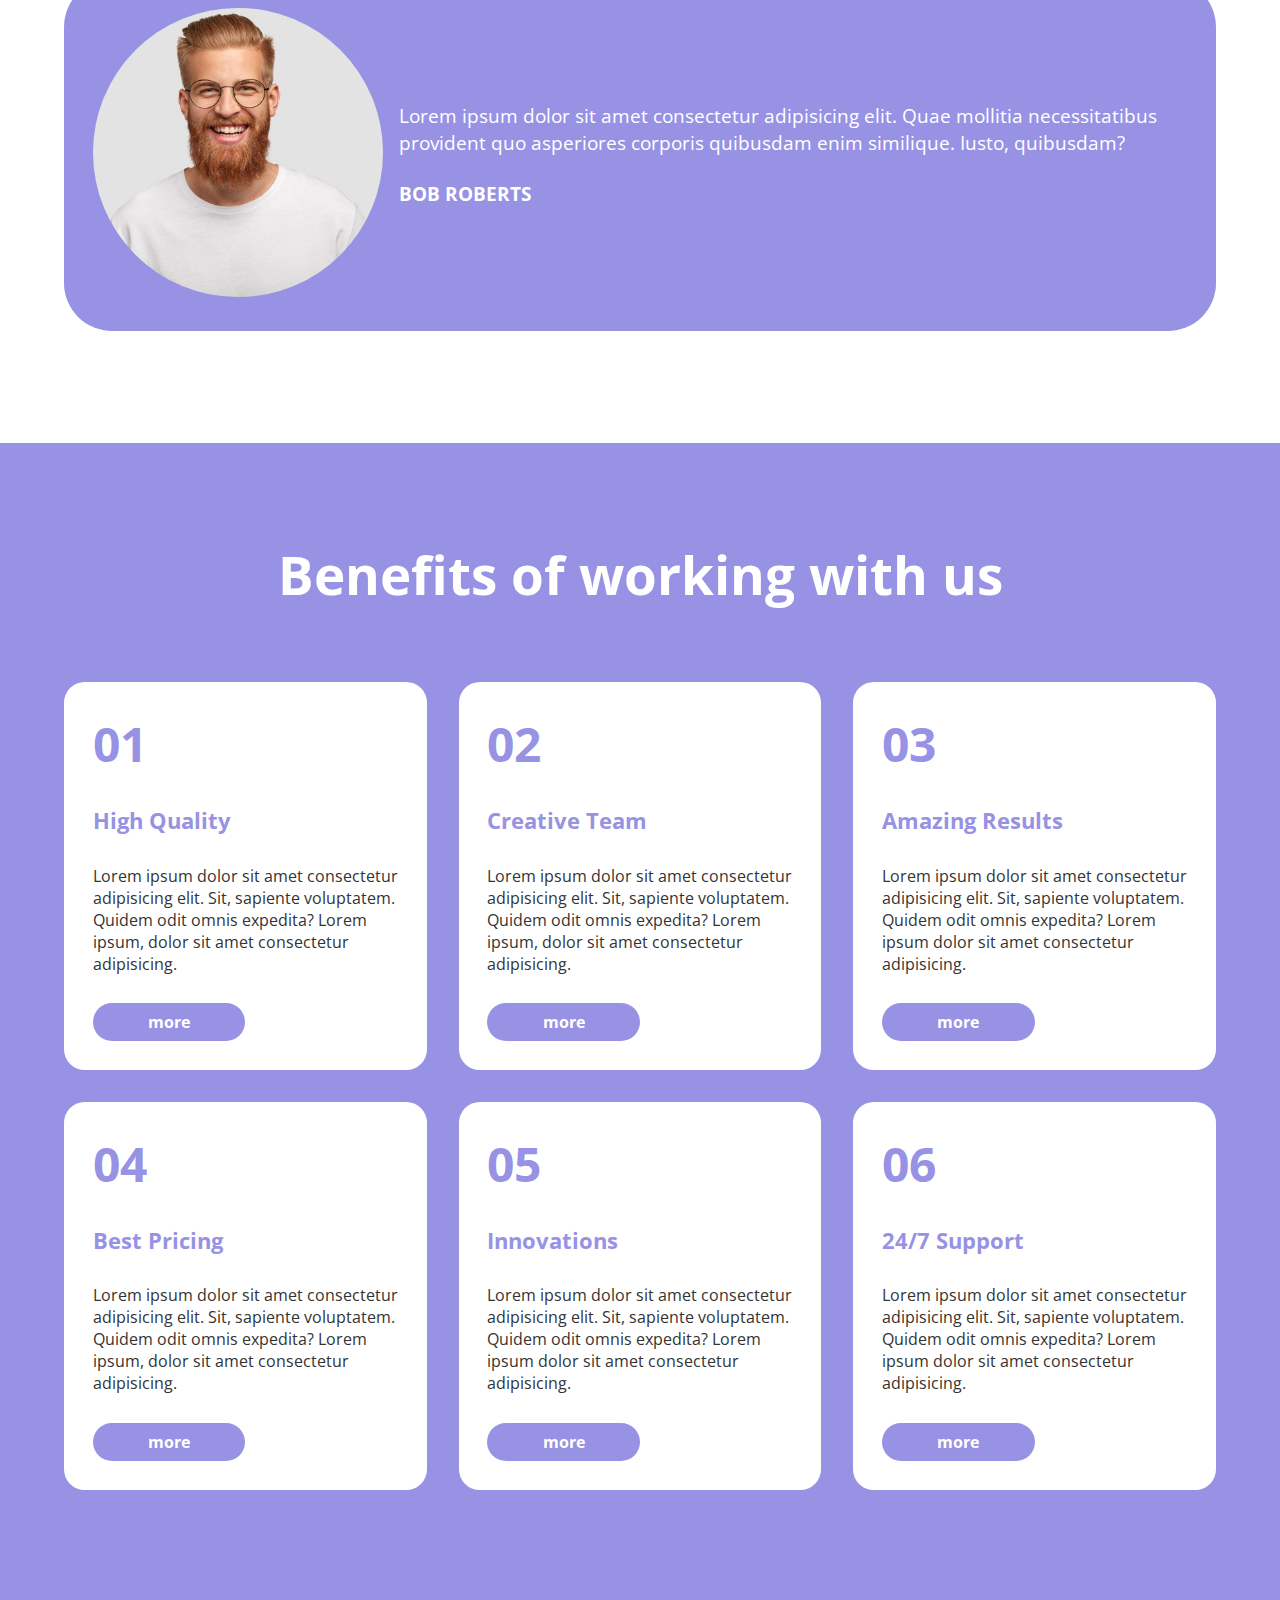
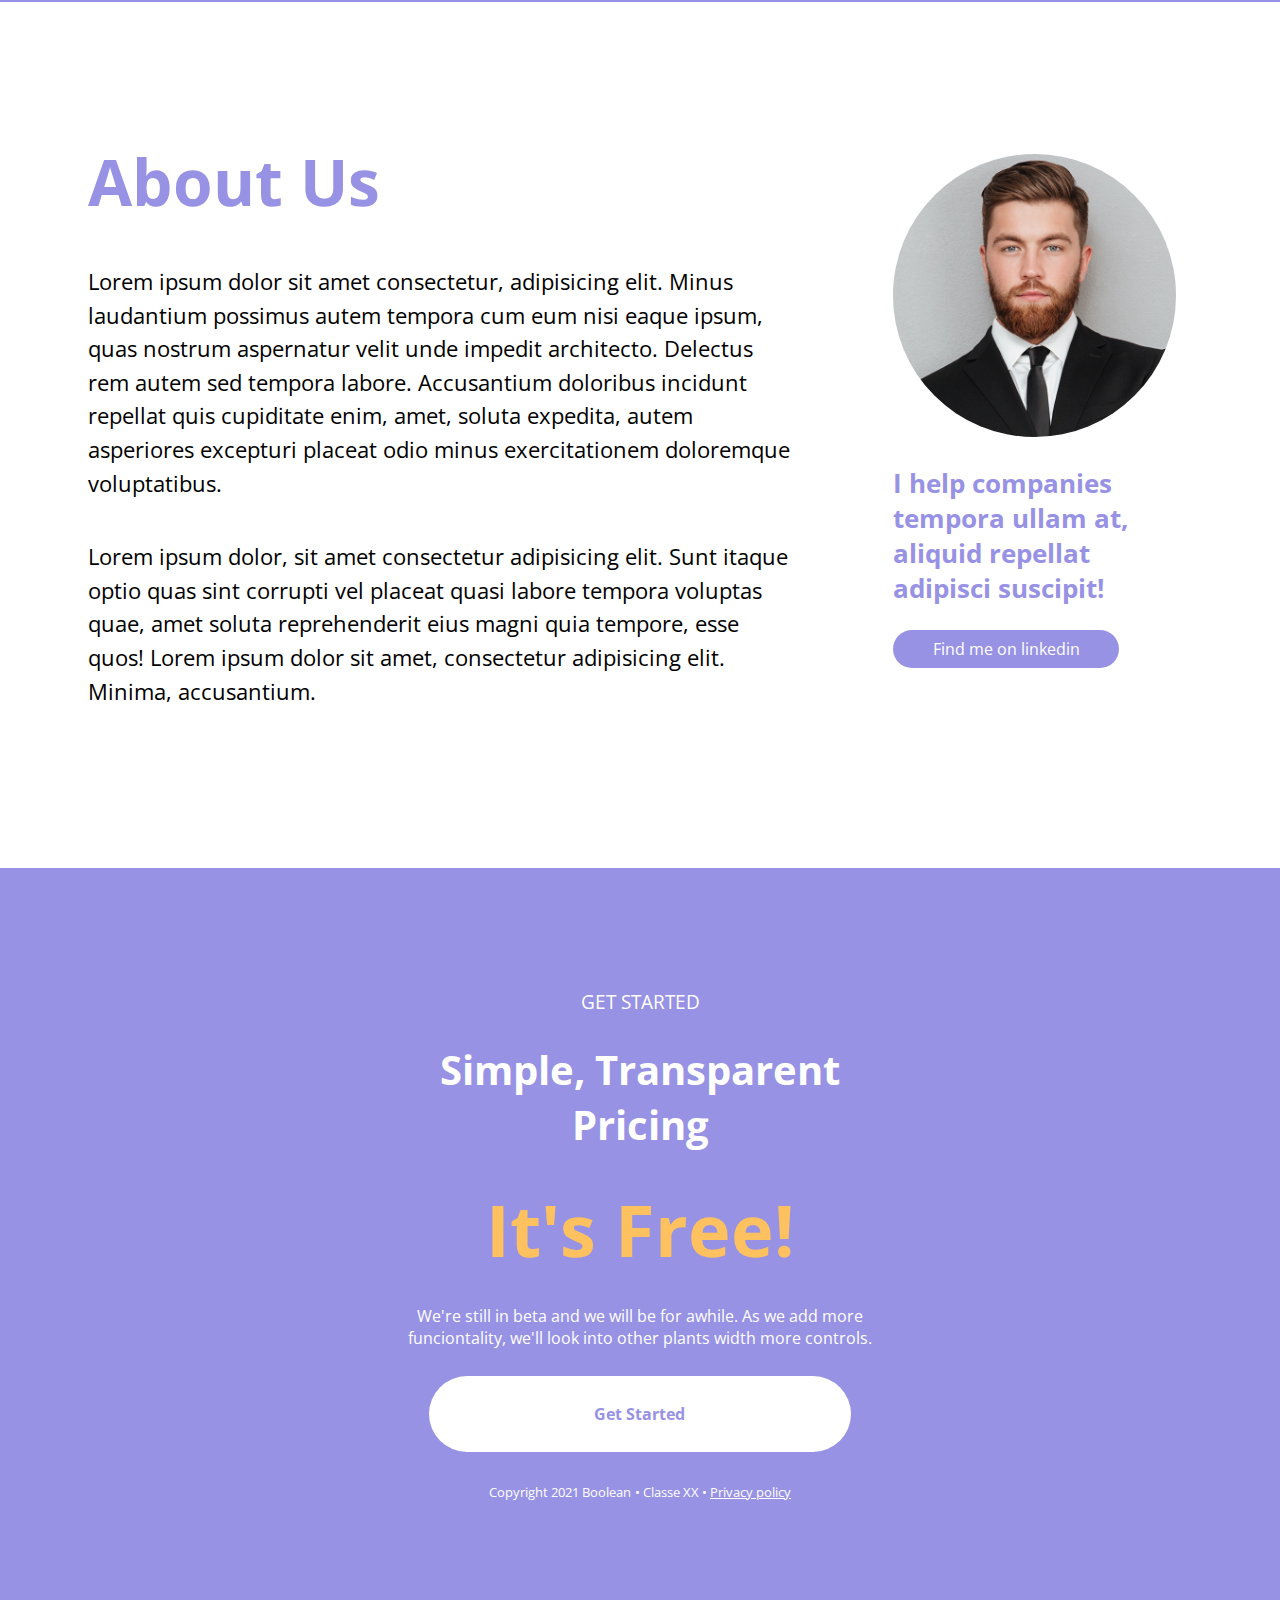
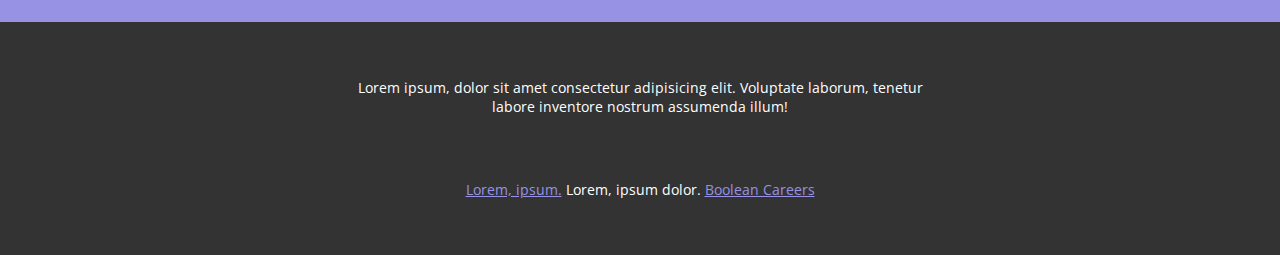
==== commit ea009942: "remova class debug body" ====
--- a/index.html
+++ b/index.html
@@ -19,7 +19,7 @@
 
 </head>
 
-<body class="debug">
+<body>
 
 
     <!-- /#site_header -->
--- a/assets/css/style.css
+++ b/assets/css/style.css
@@ -167,6 +167,7 @@
     border-radius: 1.3rem;
     padding: 2rem 2rem 0 2rem;
     gap: 1.7rem;
+    height: 100%;
 }
 
 #demo .top-card{
@@ -212,12 +213,14 @@
 }
 
 #demo .bottom-card{
+    
+    align-self: flex-end;
 
     & img{
         object-fit: contain;
         height: 100%;
         width: 100%;
-        margin-bottom: -0.5rem;;
+        margin-bottom: -0.5rem;
     }
 }
 
@@ -310,13 +313,12 @@
     color: var(--bool-lighter);
 
     .image{
-        width: 200px;
-        height: 200px;
+        width: 80%;
         margin: auto;
     }
 
     & img{
-        height: 100%;
+        width: 100%;
         object-fit: cover;
         aspect-ratio: 1/1;
         border-radius: 50%;
@@ -511,7 +513,7 @@
     }
 }
 
-
+/* #endregion footer */
 
 
 
@@ -674,6 +676,10 @@
         align-self: end;
     }
 
+    .testimonial-card .image{
+        width: 50%;
+    }
+
     .title h2{
         font-size: 3.3rem;
     }
